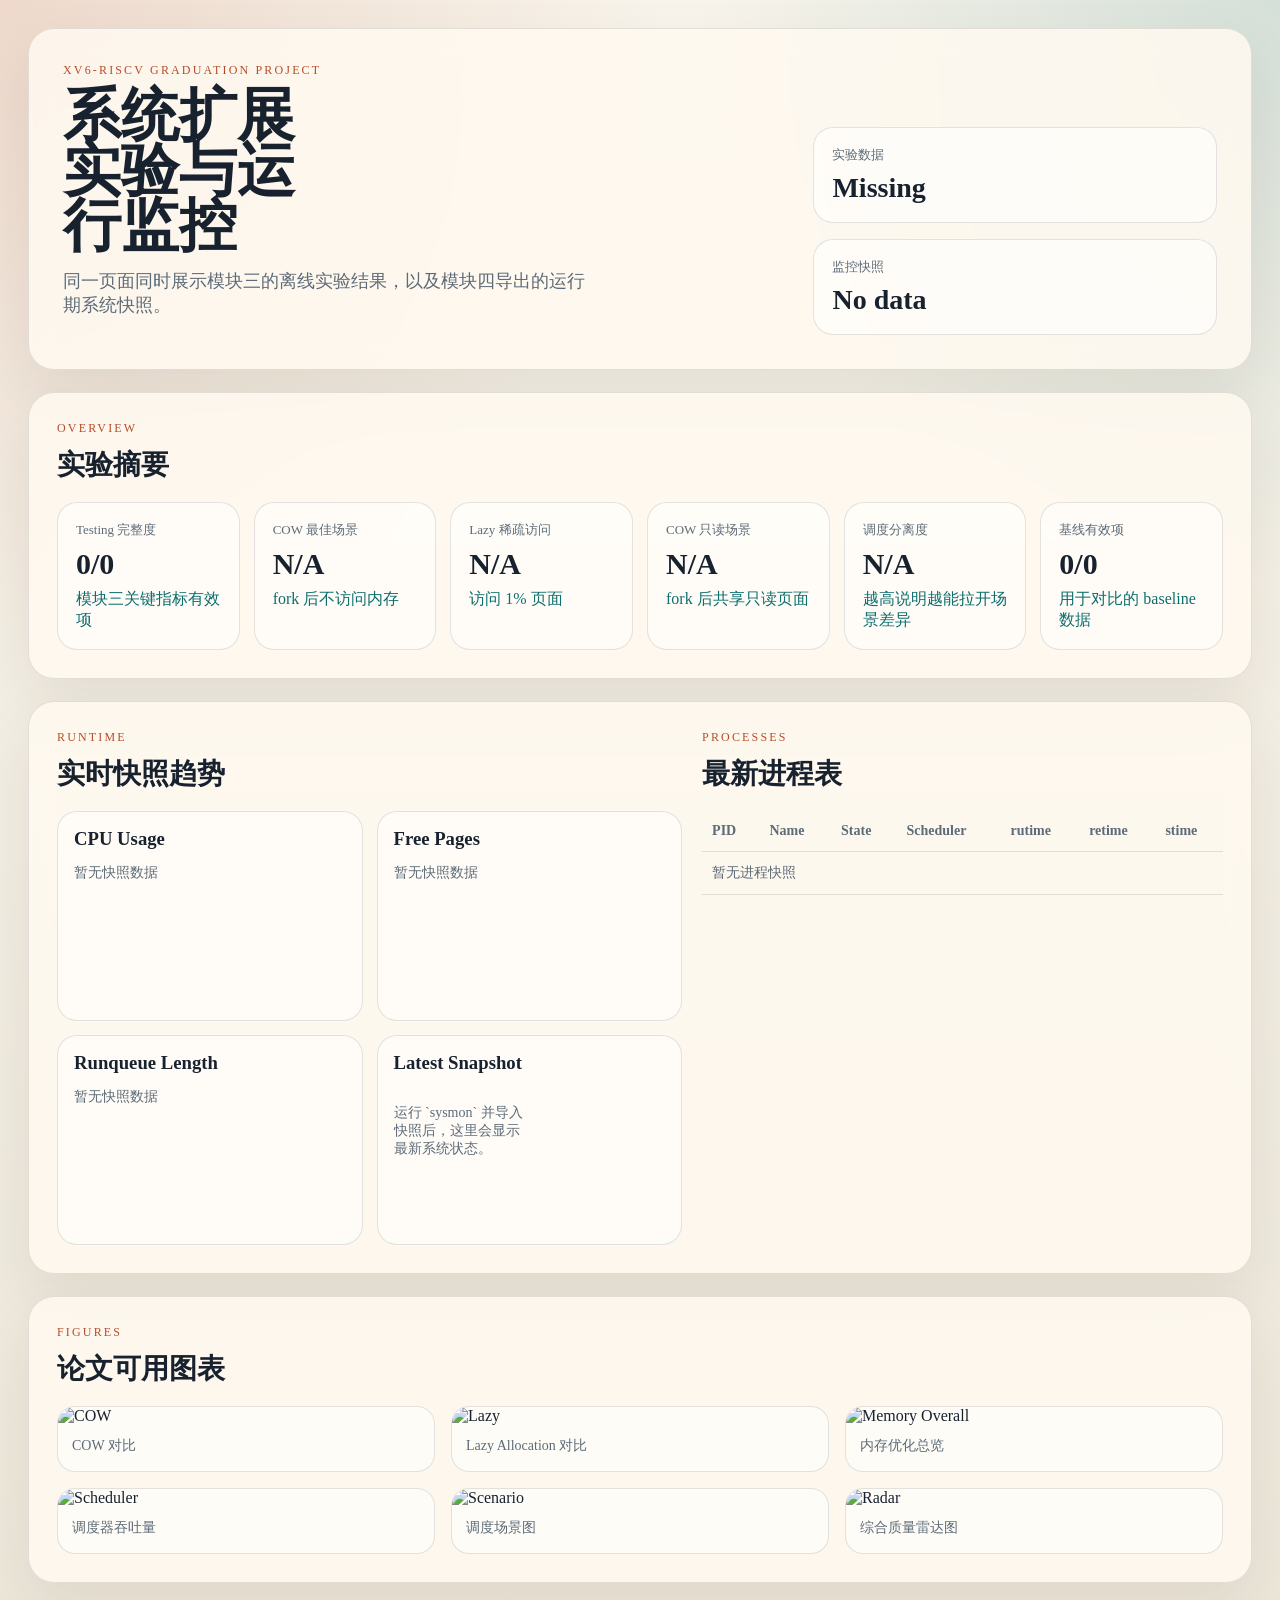
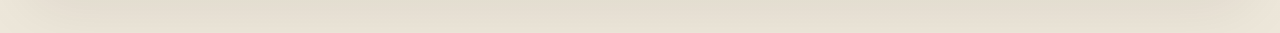
==== dashboard/index.html @ 68ee6eab "refactor(repo): move module-three assets into experiments and retire webui in favor of dashboard Rel" ====
<!doctype html>
<html lang="zh-CN">
<head>
  <meta charset="UTF-8">
  <meta name="viewport" content="width=device-width, initial-scale=1.0">
  <title>xv6 扩展项目监控面板</title>
  <link rel="stylesheet" href="css/style.css">
</head>
<body>
  <div class="page-shell">
    <header class="hero">
      <div>
        <p class="eyebrow">xv6-riscv Graduation Project</p>
        <h1>系统扩展实验与运行监控</h1>
        <p class="hero-copy">同一页面同时展示模块三的离线实验结果，以及模块四导出的运行期系统快照。</p>
      </div>
      <div class="hero-meta">
        <div class="meta-card">
          <span>实验数据</span>
          <strong id="results-status">加载中</strong>
        </div>
        <div class="meta-card">
          <span>监控快照</span>
          <strong id="live-status">加载中</strong>
        </div>
      </div>
    </header>

    <main>
      <section class="panel">
        <div class="section-head">
          <div>
            <p class="section-kicker">Overview</p>
            <h2>实验摘要</h2>
          </div>
        </div>
        <div id="summary-cards" class="card-grid"></div>
      </section>

      <section class="panel two-col">
        <div>
          <div class="section-head">
            <div>
              <p class="section-kicker">Runtime</p>
              <h2>实时快照趋势</h2>
            </div>
          </div>
          <div class="mini-grid">
            <article class="mini-panel">
              <h3>CPU Usage</h3>
              <div id="cpu-chart" class="sparkline"></div>
            </article>
            <article class="mini-panel">
              <h3>Free Pages</h3>
              <div id="mem-chart" class="sparkline"></div>
            </article>
            <article class="mini-panel">
              <h3>Runqueue Length</h3>
              <div id="rq-chart" class="sparkline"></div>
            </article>
            <article class="mini-panel stat-cluster">
              <h3>Latest Snapshot</h3>
              <div id="live-stats" class="key-stats"></div>
            </article>
          </div>
        </div>

        <div>
          <div class="section-head">
            <div>
              <p class="section-kicker">Processes</p>
              <h2>最新进程表</h2>
            </div>
          </div>
          <div class="table-wrap">
            <table>
              <thead>
                <tr>
                  <th>PID</th>
                  <th>Name</th>
                  <th>State</th>
                  <th>Scheduler</th>
                  <th>rutime</th>
                  <th>retime</th>
                  <th>stime</th>
                </tr>
              </thead>
              <tbody id="process-table"></tbody>
            </table>
          </div>
        </div>
      </section>

      <section class="panel">
        <div class="section-head">
          <div>
            <p class="section-kicker">Figures</p>
            <h2>论文可用图表</h2>
          </div>
        </div>
        <div class="figure-grid">
          <figure><img src="figures/fig1_cow_comparison.png" alt="COW"><figcaption>COW 对比</figcaption></figure>
          <figure><img src="figures/fig2_lazy_comparison.png" alt="Lazy"><figcaption>Lazy Allocation 对比</figcaption></figure>
          <figure><img src="figures/fig4_memory_overall.png" alt="Memory Overall"><figcaption>内存优化总览</figcaption></figure>
          <figure><img src="figures/fig5_scheduler_throughput.png" alt="Scheduler"><figcaption>调度器吞吐量</figcaption></figure>
          <figure><img src="figures/fig6_scheduler_scenarios.png" alt="Scenario"><figcaption>调度场景图</figcaption></figure>
          <figure><img src="figures/fig7_overall_radar.png" alt="Radar"><figcaption>综合质量雷达图</figcaption></figure>
        </div>
      </section>
    </main>
  </div>
  <script src="js/app.js"></script>
</body>
</html>
---- dashboard/css/style.css ----
* { box-sizing: border-box; }
:root {
  --bg: #f3efe6;
  --panel: rgba(255, 250, 240, 0.86);
  --ink: #18222f;
  --muted: #5d6b78;
  --line: rgba(24, 34, 47, 0.12);
  --accent: #b84c2a;
  --accent-2: #0d6e6e;
  --accent-3: #1f4fbf;
}
body {
  margin: 0;
  font-family: Georgia, 'Times New Roman', serif;
  color: var(--ink);
  background:
    radial-gradient(circle at top left, rgba(184, 76, 42, 0.16), transparent 32%),
    radial-gradient(circle at top right, rgba(13, 110, 110, 0.15), transparent 28%),
    linear-gradient(180deg, #f8f4eb 0%, #ede7da 100%);
}
.page-shell { max-width: 1380px; margin: 0 auto; padding: 28px; }
.hero, .panel {
  border: 1px solid var(--line);
  background: var(--panel);
  backdrop-filter: blur(12px);
  border-radius: 26px;
  box-shadow: 0 24px 60px rgba(32, 26, 18, 0.08);
}
.hero {
  padding: 34px;
  display: grid;
  grid-template-columns: 1.8fr 1fr;
  gap: 24px;
  margin-bottom: 22px;
}
.eyebrow, .section-kicker {
  margin: 0 0 10px;
  text-transform: uppercase;
  letter-spacing: 0.18em;
  color: var(--accent);
  font-size: 12px;
}
h1, h2, h3 { margin: 0; }
h1 { font-size: clamp(32px, 6vw, 58px); line-height: 0.95; max-width: 9ch; }
h2 { font-size: 28px; }
.hero-copy { max-width: 58ch; color: var(--muted); font-size: 18px; margin-top: 16px; }
.hero-meta { display: grid; gap: 16px; align-content: end; }
.meta-card, .summary-card, .mini-panel {
  border-radius: 20px;
  border: 1px solid var(--line);
  background: rgba(255,255,255,0.58);
}
.meta-card { padding: 18px; }
.meta-card span { display: block; color: var(--muted); font-size: 13px; margin-bottom: 8px; }
.meta-card strong { font-size: 28px; }
.panel { padding: 28px; margin-bottom: 22px; }
.section-head { display: flex; justify-content: space-between; align-items: end; margin-bottom: 18px; }
.card-grid { display: grid; grid-template-columns: repeat(auto-fit, minmax(180px, 1fr)); gap: 14px; }
.summary-card { padding: 18px; }
.summary-card p { margin: 0; color: var(--muted); font-size: 13px; }
.summary-card strong { display: block; margin-top: 8px; font-size: 30px; }
.summary-card em { display: block; margin-top: 8px; color: var(--accent-2); font-style: normal; }
.two-col { display: grid; grid-template-columns: 1.2fr 1fr; gap: 20px; }
.mini-grid { display: grid; grid-template-columns: repeat(2, minmax(0, 1fr)); gap: 14px; }
.mini-panel { padding: 16px; min-height: 210px; }
.sparkline svg { width: 100%; height: 150px; display: block; }
.sparkline .axis-labels { display: flex; justify-content: space-between; color: var(--muted); font-size: 12px; margin-top: 8px; }
.key-stats { display: grid; grid-template-columns: repeat(2, minmax(0, 1fr)); gap: 12px; margin-top: 16px; }
.key-stats div { padding: 12px; border-radius: 14px; background: rgba(24, 34, 47, 0.04); }
.key-stats span { display: block; color: var(--muted); font-size: 12px; }
.key-stats strong { font-size: 22px; }
.table-wrap { overflow: auto; }
table { width: 100%; border-collapse: collapse; font-size: 14px; }
th, td { padding: 12px 10px; border-bottom: 1px solid var(--line); text-align: left; }
th { color: var(--muted); font-weight: 600; }
.figure-grid { display: grid; grid-template-columns: repeat(auto-fit, minmax(280px, 1fr)); gap: 16px; }
figure { margin: 0; border-radius: 18px; overflow: hidden; border: 1px solid var(--line); background: rgba(255,255,255,0.56); }
figure img { width: 100%; display: block; }
figcaption { padding: 12px 14px 16px; font-size: 14px; color: var(--muted); }
.note { color: var(--muted); font-size: 14px; }
@media (max-width: 960px) {
  .hero, .two-col { grid-template-columns: 1fr; }
  .mini-grid { grid-template-columns: 1fr; }
}
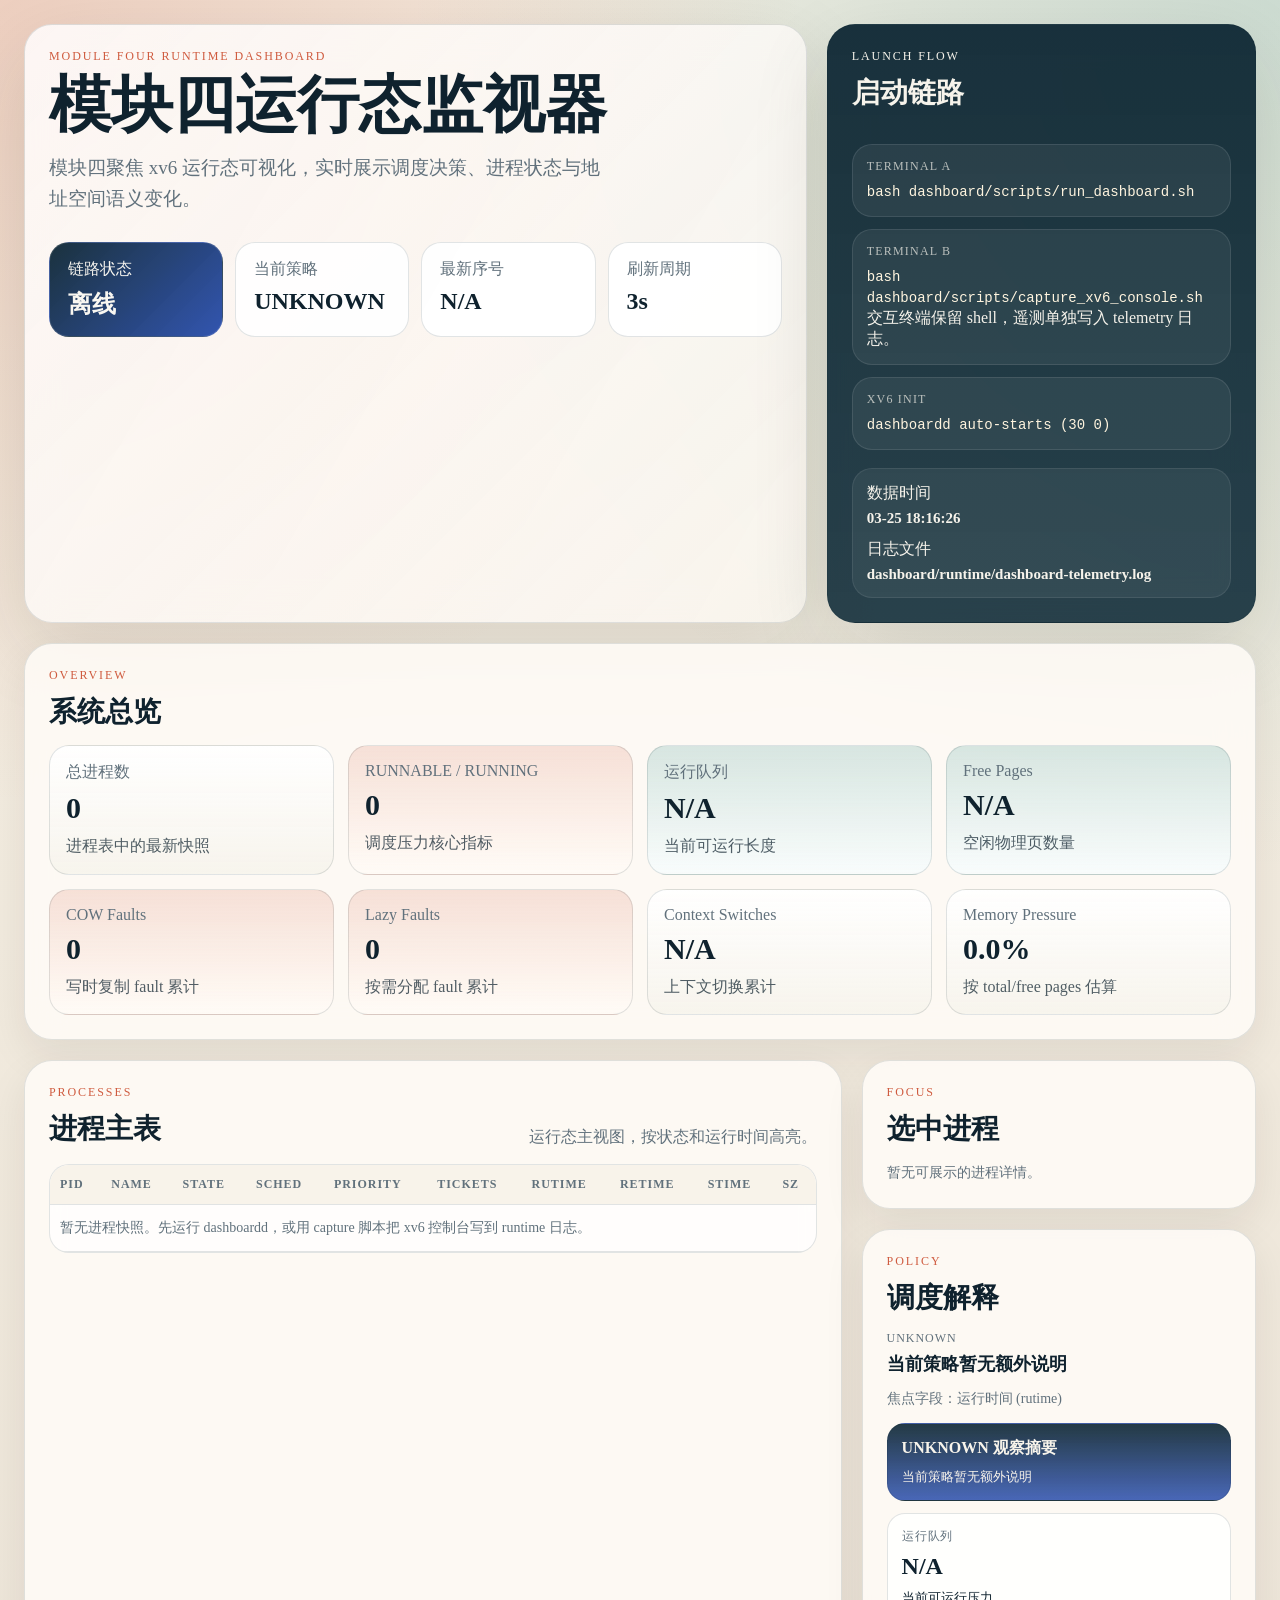
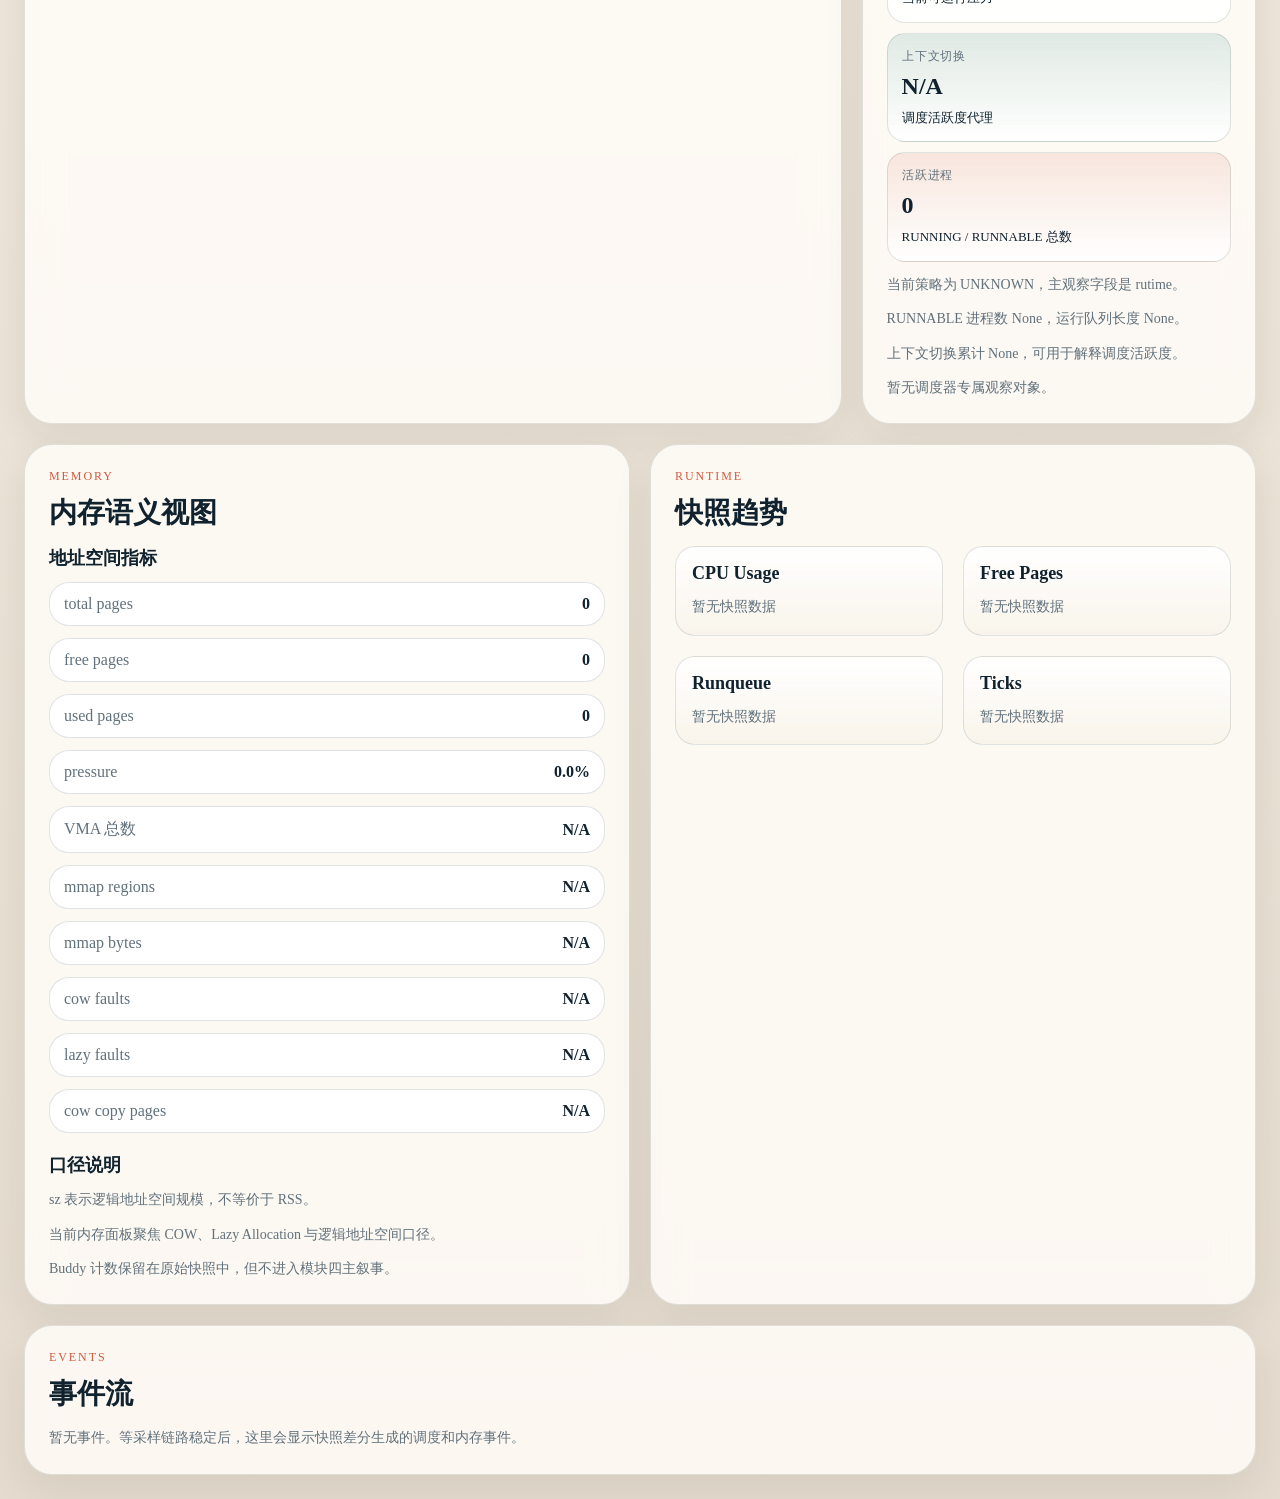
==== commit 6dd1b901: "完善模块四 telemetry side channel 默认链路并同步展示层整改记录 本次提交补齐了模块四 telemetry 侧链路的基础工程接入，并整理了 dashboard 相关展示层改动。主" ====
--- a/dashboard/index.html
+++ b/dashboard/index.html
@@ -1,114 +1,198 @@
 <!doctype html>
 <html lang="zh-CN">
+
 <head>
-  <meta charset="UTF-8">
-  <meta name="viewport" content="width=device-width, initial-scale=1.0">
-  <title>xv6 扩展项目监控面板</title>
-  <link rel="stylesheet" href="css/style.css">
+    <meta charset="UTF-8">
+    <meta name="viewport" content="width=device-width, initial-scale=1.0">
+    <title>xv6 Runtime Dashboard</title>
+    <link rel="stylesheet" href="css/style.css">
 </head>
+
 <body>
-  <div class="page-shell">
-    <header class="hero">
-      <div>
-        <p class="eyebrow">xv6-riscv Graduation Project</p>
-        <h1>系统扩展实验与运行监控</h1>
-        <p class="hero-copy">同一页面同时展示模块三的离线实验结果，以及模块四导出的运行期系统快照。</p>
-      </div>
-      <div class="hero-meta">
-        <div class="meta-card">
-          <span>实验数据</span>
-          <strong id="results-status">加载中</strong>
-        </div>
-        <div class="meta-card">
-          <span>监控快照</span>
-          <strong id="live-status">加载中</strong>
-        </div>
-      </div>
-    </header>
+    <div class="page-shell">
+        <header class="hero-shell">
+            <div class="hero-copy panel panel-hero">
+                <p class="eyebrow">Module Four Runtime Dashboard</p>
+                <h1>模块四运行态监视器</h1>
+                <p class="lead">模块四聚焦 xv6 运行态可视化，实时展示调度决策、进程状态与地址空间语义变化。</p>
+                <div class="hero-status-row">
+                    <div class="status-chip emphasis">
+                        <span>链路状态</span>
+                        <strong id="live-status">离线</strong>
+                    </div>
+                    <div class="status-chip">
+                        <span>当前策略</span>
+                        <strong id="policy-name">UNKNOWN</strong>
+                    </div>
+                    <div class="status-chip">
+                        <span>最新序号</span>
+                        <strong id="seq-label">-</strong>
+                    </div>
+                    <div class="status-chip">
+                        <span>刷新周期</span>
+                        <strong>3s</strong>
+                    </div>
+                </div>
+            </div>
 
-    <main>
-      <section class="panel">
-        <div class="section-head">
-          <div>
-            <p class="section-kicker">Overview</p>
-            <h2>实验摘要</h2>
-          </div>
-        </div>
-        <div id="summary-cards" class="card-grid"></div>
-      </section>
+            <aside class="panel launch-panel">
+                <div class="section-head compact">
+                    <div>
+                        <p class="section-kicker">Launch Flow</p>
+                        <h2>启动链路</h2>
+                    </div>
+                </div>
+                <div class="launch-steps">
+                    <article class="command-card">
+                        <span>Terminal A</span>
+                        <code>bash dashboard/scripts/run_dashboard.sh</code>
+                    </article>
+                    <article class="command-card">
+                        <span>Terminal B</span>
+                        <code>bash dashboard/scripts/capture_xv6_console.sh</code>
+                        <p>交互终端保留 shell，遥测单独写入 telemetry 日志。</p>
+                    </article>
+                    <article class="command-card">
+                        <span>xv6 Init</span>
+                        <code>dashboardd auto-starts (30 0)</code>
+                    </article>
+                </div>
+                <div class="bridge-note">
+                    <div>
+                        <span>数据时间</span>
+                        <strong id="generated-at">N/A</strong>
+                    </div>
+                    <div>
+                        <span>日志文件</span>
+                        <strong>dashboard/runtime/dashboard-telemetry.log</strong>
+                    </div>
+                </div>
+            </aside>
+        </header>
 
-      <section class="panel two-col">
-        <div>
-          <div class="section-head">
-            <div>
-              <p class="section-kicker">Runtime</p>
-              <h2>实时快照趋势</h2>
+        <section class="panel kpi-panel">
+            <div class="section-head compact">
+                <div>
+                    <p class="section-kicker">Overview</p>
+                    <h2>系统总览</h2>
+                </div>
             </div>
-          </div>
-          <div class="mini-grid">
-            <article class="mini-panel">
-              <h3>CPU Usage</h3>
-              <div id="cpu-chart" class="sparkline"></div>
-            </article>
-            <article class="mini-panel">
-              <h3>Free Pages</h3>
-              <div id="mem-chart" class="sparkline"></div>
-            </article>
-            <article class="mini-panel">
-              <h3>Runqueue Length</h3>
-              <div id="rq-chart" class="sparkline"></div>
-            </article>
-            <article class="mini-panel stat-cluster">
-              <h3>Latest Snapshot</h3>
-              <div id="live-stats" class="key-stats"></div>
-            </article>
-          </div>
-        </div>
+            <div id="kpi-grid" class="kpi-grid"></div>
+        </section>
 
-        <div>
-          <div class="section-head">
-            <div>
-              <p class="section-kicker">Processes</p>
-              <h2>最新进程表</h2>
-            </div>
-          </div>
-          <div class="table-wrap">
-            <table>
-              <thead>
-                <tr>
-                  <th>PID</th>
-                  <th>Name</th>
-                  <th>State</th>
-                  <th>Scheduler</th>
-                  <th>rutime</th>
-                  <th>retime</th>
-                  <th>stime</th>
-                </tr>
-              </thead>
-              <tbody id="process-table"></tbody>
-            </table>
-          </div>
-        </div>
-      </section>
+        <main class="workspace-grid">
+            <section class="panel process-panel">
+                <div class="section-head">
+                    <div>
+                        <p class="section-kicker">Processes</p>
+                        <h2>进程主表</h2>
+                    </div>
+                    <p class="section-note">运行态主视图，按状态和运行时间高亮。</p>
+                </div>
+                <div class="table-wrap">
+                    <table>
+                        <thead>
+                            <tr>
+                                <th>PID</th>
+                                <th>Name</th>
+                                <th>State</th>
+                                <th>Sched</th>
+                                <th>Priority</th>
+                                <th>Tickets</th>
+                                <th>rutime</th>
+                                <th>retime</th>
+                                <th>stime</th>
+                                <th>sz</th>
+                            </tr>
+                        </thead>
+                        <tbody id="process-table"></tbody>
+                    </table>
+                </div>
+            </section>
 
-      <section class="panel">
-        <div class="section-head">
-          <div>
-            <p class="section-kicker">Figures</p>
-            <h2>论文可用图表</h2>
-          </div>
-        </div>
-        <div class="figure-grid">
-          <figure><img src="figures/fig1_cow_comparison.png" alt="COW"><figcaption>COW 对比</figcaption></figure>
-          <figure><img src="figures/fig2_lazy_comparison.png" alt="Lazy"><figcaption>Lazy Allocation 对比</figcaption></figure>
-          <figure><img src="figures/fig4_memory_overall.png" alt="Memory Overall"><figcaption>内存优化总览</figcaption></figure>
-          <figure><img src="figures/fig5_scheduler_throughput.png" alt="Scheduler"><figcaption>调度器吞吐量</figcaption></figure>
-          <figure><img src="figures/fig6_scheduler_scenarios.png" alt="Scenario"><figcaption>调度场景图</figcaption></figure>
-          <figure><img src="figures/fig7_overall_radar.png" alt="Radar"><figcaption>综合质量雷达图</figcaption></figure>
-        </div>
-      </section>
-    </main>
-  </div>
-  <script src="js/app.js"></script>
+            <aside class="sidebar-stack">
+                <section class="panel side-panel detail-panel">
+                    <div class="section-head compact">
+                        <div>
+                            <p class="section-kicker">Focus</p>
+                            <h2>选中进程</h2>
+                        </div>
+                    </div>
+                    <div id="process-detail" class="detail-stack"></div>
+                </section>
+
+                <section class="panel side-panel policy-panel">
+                    <div class="section-head compact">
+                        <div>
+                            <p class="section-kicker">Policy</p>
+                            <h2>调度解释</h2>
+                        </div>
+                    </div>
+                    <div id="policy-card" class="info-stack"></div>
+                    <div id="scheduler-leaders" class="leader-list spaced"></div>
+                </section>
+            </aside>
+        </main>
+
+        <section class="lower-grid">
+            <section class="panel memory-panel">
+                <div class="section-head compact">
+                    <div>
+                        <p class="section-kicker">Memory</p>
+                        <h2>内存语义视图</h2>
+                    </div>
+                </div>
+                <div class="split-grid">
+                    <div>
+                        <h3>地址空间指标</h3>
+                        <div id="memory-summary" class="info-stack"></div>
+                    </div>
+                    <div>
+                        <h3>口径说明</h3>
+                        <div id="memory-notes" class="note-list"></div>
+                    </div>
+                </div>
+            </section>
+
+            <section class="panel trend-panel">
+                <div class="section-head compact">
+                    <div>
+                        <p class="section-kicker">Runtime</p>
+                        <h2>快照趋势</h2>
+                    </div>
+                </div>
+                <div class="trend-grid">
+                    <article class="trend-card">
+                        <h3>CPU Usage</h3>
+                        <div id="cpu-chart" class="sparkline"></div>
+                    </article>
+                    <article class="trend-card">
+                        <h3>Free Pages</h3>
+                        <div id="mem-chart" class="sparkline"></div>
+                    </article>
+                    <article class="trend-card">
+                        <h3>Runqueue</h3>
+                        <div id="rq-chart" class="sparkline"></div>
+                    </article>
+                    <article class="trend-card">
+                        <h3>Ticks</h3>
+                        <div id="ticks-chart" class="sparkline"></div>
+                    </article>
+                </div>
+            </section>
+
+            <section class="panel event-panel">
+                <div class="section-head compact">
+                    <div>
+                        <p class="section-kicker">Events</p>
+                        <h2>事件流</h2>
+                    </div>
+                </div>
+                <div id="event-list" class="event-list"></div>
+            </section>
+        </section>
+    </div>
+    <script src="js/app.js"></script>
 </body>
-</html>
+
+</html>
--- a/dashboard/css/style.css
+++ b/dashboard/css/style.css
@@ -1,84 +1,797 @@
-* { box-sizing: border-box; }
+* {
+  box-sizing: border-box;
+}
+
 :root {
-  --bg: #f3efe6;
-  --panel: rgba(255, 250, 240, 0.86);
-  --ink: #18222f;
-  --muted: #5d6b78;
-  --line: rgba(24, 34, 47, 0.12);
-  --accent: #b84c2a;
-  --accent-2: #0d6e6e;
-  --accent-3: #1f4fbf;
-}
+  --bg-top: #f6f0e4;
+  --bg-bottom: #e5dccf;
+  --panel: rgba(255, 252, 247, 0.86);
+  --panel-strong: rgba(255, 255, 255, 0.92);
+  --panel-muted: rgba(12, 33, 43, 0.06);
+  --ink: #0f222e;
+  --muted: #61717c;
+  --line: rgba(15, 34, 46, 0.12);
+  --accent-red: #cf5b3f;
+  --accent-teal: #0f7d7a;
+  --accent-blue: #2147aa;
+  --accent-gold: #9d7418;
+  --accent-slate: #112935;
+  --shadow-lg: 0 28px 80px rgba(35, 30, 20, 0.12);
+  --shadow-md: 0 16px 40px rgba(35, 30, 20, 0.08);
+}
+
 body {
   margin: 0;
-  font-family: Georgia, 'Times New Roman', serif;
   color: var(--ink);
+  font-family: Georgia, "Times New Roman", serif;
   background:
-    radial-gradient(circle at top left, rgba(184, 76, 42, 0.16), transparent 32%),
-    radial-gradient(circle at top right, rgba(13, 110, 110, 0.15), transparent 28%),
-    linear-gradient(180deg, #f8f4eb 0%, #ede7da 100%);
-}
-.page-shell { max-width: 1380px; margin: 0 auto; padding: 28px; }
-.hero, .panel {
+    radial-gradient(circle at top left, rgba(207, 91, 63, 0.22), transparent 24%),
+    radial-gradient(circle at top right, rgba(15, 125, 122, 0.18), transparent 26%),
+    linear-gradient(180deg, var(--bg-top) 0%, var(--bg-bottom) 100%);
+}
+
+.page-shell {
+  max-width: 1540px;
+  margin: 0 auto;
+  padding: 24px;
+}
+
+.panel {
   border: 1px solid var(--line);
+  border-radius: 28px;
   background: var(--panel);
-  backdrop-filter: blur(12px);
-  border-radius: 26px;
-  box-shadow: 0 24px 60px rgba(32, 26, 18, 0.08);
-}
-.hero {
-  padding: 34px;
-  display: grid;
-  grid-template-columns: 1.8fr 1fr;
-  gap: 24px;
-  margin-bottom: 22px;
-}
-.eyebrow, .section-kicker {
+  box-shadow: var(--shadow-md);
+  backdrop-filter: blur(18px);
+}
+
+.hero-shell {
+  display: grid;
+  grid-template-columns: minmax(0, 1.55fr) minmax(320px, 0.85fr);
+  gap: 20px;
+  margin-bottom: 20px;
+}
+
+.panel-hero,
+.launch-panel,
+.kpi-panel,
+.process-panel,
+.side-panel,
+.memory-panel,
+.trend-panel,
+.event-panel {
+  padding: 24px;
+}
+
+.panel-hero {
+  min-height: 280px;
+  background:
+    linear-gradient(135deg, rgba(255, 255, 255, 0.84), rgba(255, 250, 242, 0.76)),
+    linear-gradient(120deg, rgba(207, 91, 63, 0.08), rgba(33, 71, 170, 0.06));
+  box-shadow: var(--shadow-lg);
+}
+
+.eyebrow,
+.section-kicker {
   margin: 0 0 10px;
   text-transform: uppercase;
-  letter-spacing: 0.18em;
-  color: var(--accent);
+  letter-spacing: 0.16em;
   font-size: 12px;
-}
-h1, h2, h3 { margin: 0; }
-h1 { font-size: clamp(32px, 6vw, 58px); line-height: 0.95; max-width: 9ch; }
-h2 { font-size: 28px; }
-.hero-copy { max-width: 58ch; color: var(--muted); font-size: 18px; margin-top: 16px; }
-.hero-meta { display: grid; gap: 16px; align-content: end; }
-.meta-card, .summary-card, .mini-panel {
+  color: var(--accent-red);
+}
+
+h1,
+h2,
+h3,
+p {
+  margin: 0;
+}
+
+h1 {
+  font-size: clamp(34px, 5vw, 62px);
+  line-height: 1.02;
+  max-width: 12ch;
+  text-wrap: balance;
+}
+
+.hero-copy h1 {
+  max-width: none;
+  white-space: nowrap;
+  word-break: keep-all;
+}
+
+h2 {
+  font-size: 28px;
+}
+
+h3 {
+  font-size: 18px;
+  margin-bottom: 12px;
+}
+
+.lead {
+  max-width: 58ch;
+  margin-top: 16px;
+  color: var(--muted);
+  font-size: 19px;
+  line-height: 1.6;
+}
+
+.hero-status-row {
+  display: grid;
+  grid-template-columns: repeat(4, minmax(0, 1fr));
+  gap: 12px;
+  margin-top: 28px;
+}
+
+.status-chip,
+.kpi-card,
+.command-card,
+.detail-hero,
+.info-row,
+.leader-card,
+.event-card,
+.trend-card {
+  border: 1px solid var(--line);
+  border-radius: 20px;
+  background: var(--panel-strong);
+}
+
+.status-chip {
+  padding: 16px 18px;
+}
+
+.status-chip span,
+.kpi-card p,
+.command-card span,
+.info-row span,
+.leader-card span,
+.event-meta span,
+.note,
+.section-note,
+.bridge-note span {
+  color: var(--muted);
+}
+
+.status-chip strong {
+  display: block;
+  margin-top: 8px;
+  font-size: 24px;
+}
+
+.status-chip.emphasis {
+  background: linear-gradient(135deg, rgba(17, 41, 53, 0.96), rgba(33, 71, 170, 0.92));
+  border-color: rgba(255, 255, 255, 0.12);
+}
+
+.status-chip.emphasis span,
+.status-chip.emphasis strong {
+  color: #f9f7f1;
+}
+
+.launch-panel {
+  display: grid;
+  grid-template-rows: auto auto 1fr;
+  gap: 18px;
+  background: linear-gradient(180deg, rgba(16, 41, 53, 0.96), rgba(23, 50, 62, 0.92));
+  color: #f6f3eb;
+  box-shadow: var(--shadow-lg);
+}
+
+.launch-panel .section-kicker,
+.launch-panel .section-note,
+.launch-panel h2,
+.launch-panel h3,
+.launch-panel p,
+.launch-panel span,
+.launch-panel strong {
+  color: #f6f3eb;
+}
+
+.section-head {
+  display: flex;
+  justify-content: space-between;
+  align-items: end;
+  gap: 16px;
+  margin-bottom: 16px;
+}
+
+.section-head.compact {
+  margin-bottom: 14px;
+}
+
+.launch-steps {
+  display: grid;
+  gap: 12px;
+}
+
+.command-card {
+  padding: 14px;
+  background: rgba(255, 255, 255, 0.06);
+  border-color: rgba(255, 255, 255, 0.1);
+}
+
+.command-card span {
+  display: block;
+  margin-bottom: 8px;
+  font-size: 12px;
+  text-transform: uppercase;
+  letter-spacing: 0.1em;
+  color: rgba(246, 243, 235, 0.7);
+}
+
+.command-card code {
+  display: block;
+  color: #fff5df;
+  font-family: "Courier New", monospace;
+  font-size: 14px;
+  line-height: 1.45;
+  word-break: break-word;
+}
+
+.bridge-note {
+  display: grid;
+  gap: 12px;
+  margin-top: auto;
+  padding: 14px;
+  border-radius: 20px;
+  background: rgba(255, 255, 255, 0.06);
+  border: 1px solid rgba(255, 255, 255, 0.08);
+}
+
+.bridge-note strong {
+  display: block;
+  margin-top: 6px;
+  font-size: 15px;
+}
+
+.kpi-panel {
+  margin-bottom: 20px;
+}
+
+.kpi-grid {
+  display: grid;
+  grid-template-columns: repeat(8, minmax(0, 1fr));
+  gap: 14px;
+}
+
+.kpi-card {
+  padding: 16px;
+  min-height: 124px;
+  background: linear-gradient(180deg, rgba(255, 255, 255, 0.96), rgba(246, 243, 235, 0.86));
+}
+
+.kpi-card strong {
+  display: block;
+  margin-top: 8px;
+  font-size: 30px;
+}
+
+.kpi-card em {
+  display: block;
+  margin-top: 10px;
+  font-style: normal;
+  color: var(--ink);
+  opacity: 0.72;
+  line-height: 1.4;
+}
+
+.kpi-card.warm {
+  background: linear-gradient(180deg, rgba(207, 91, 63, 0.16), rgba(255, 251, 246, 0.96));
+}
+
+.kpi-card.cool {
+  background: linear-gradient(180deg, rgba(15, 125, 122, 0.16), rgba(248, 252, 252, 0.96));
+}
+
+.workspace-grid {
+  display: grid;
+  grid-template-columns: minmax(0, 1.7fr) minmax(340px, 0.82fr);
+  gap: 20px;
+  margin-bottom: 20px;
+}
+
+.sidebar-stack {
+  display: grid;
+  gap: 20px;
+}
+
+.process-panel {
+  min-height: 680px;
+}
+
+.table-wrap {
+  overflow: auto;
   border-radius: 20px;
   border: 1px solid var(--line);
-  background: rgba(255,255,255,0.58);
-}
-.meta-card { padding: 18px; }
-.meta-card span { display: block; color: var(--muted); font-size: 13px; margin-bottom: 8px; }
-.meta-card strong { font-size: 28px; }
-.panel { padding: 28px; margin-bottom: 22px; }
-.section-head { display: flex; justify-content: space-between; align-items: end; margin-bottom: 18px; }
-.card-grid { display: grid; grid-template-columns: repeat(auto-fit, minmax(180px, 1fr)); gap: 14px; }
-.summary-card { padding: 18px; }
-.summary-card p { margin: 0; color: var(--muted); font-size: 13px; }
-.summary-card strong { display: block; margin-top: 8px; font-size: 30px; }
-.summary-card em { display: block; margin-top: 8px; color: var(--accent-2); font-style: normal; }
-.two-col { display: grid; grid-template-columns: 1.2fr 1fr; gap: 20px; }
-.mini-grid { display: grid; grid-template-columns: repeat(2, minmax(0, 1fr)); gap: 14px; }
-.mini-panel { padding: 16px; min-height: 210px; }
-.sparkline svg { width: 100%; height: 150px; display: block; }
-.sparkline .axis-labels { display: flex; justify-content: space-between; color: var(--muted); font-size: 12px; margin-top: 8px; }
-.key-stats { display: grid; grid-template-columns: repeat(2, minmax(0, 1fr)); gap: 12px; margin-top: 16px; }
-.key-stats div { padding: 12px; border-radius: 14px; background: rgba(24, 34, 47, 0.04); }
-.key-stats span { display: block; color: var(--muted); font-size: 12px; }
-.key-stats strong { font-size: 22px; }
-.table-wrap { overflow: auto; }
-table { width: 100%; border-collapse: collapse; font-size: 14px; }
-th, td { padding: 12px 10px; border-bottom: 1px solid var(--line); text-align: left; }
-th { color: var(--muted); font-weight: 600; }
-.figure-grid { display: grid; grid-template-columns: repeat(auto-fit, minmax(280px, 1fr)); gap: 16px; }
-figure { margin: 0; border-radius: 18px; overflow: hidden; border: 1px solid var(--line); background: rgba(255,255,255,0.56); }
-figure img { width: 100%; display: block; }
-figcaption { padding: 12px 14px 16px; font-size: 14px; color: var(--muted); }
-.note { color: var(--muted); font-size: 14px; }
-@media (max-width: 960px) {
-  .hero, .two-col { grid-template-columns: 1fr; }
-  .mini-grid { grid-template-columns: 1fr; }
-}
+  background: rgba(255, 255, 255, 0.72);
+}
+
+table {
+  width: 100%;
+  border-collapse: collapse;
+  font-size: 14px;
+}
+
+th,
+td {
+  padding: 12px 10px;
+  border-bottom: 1px solid var(--line);
+  text-align: left;
+  white-space: nowrap;
+}
+
+th {
+  position: sticky;
+  top: 0;
+  background: rgba(248, 243, 234, 0.98);
+  font-size: 12px;
+  text-transform: uppercase;
+  letter-spacing: 0.08em;
+  color: var(--muted);
+}
+
+tbody tr {
+  cursor: pointer;
+  transition: background 140ms ease, transform 140ms ease;
+}
+
+tbody tr:hover,
+tbody tr.selected {
+  background: rgba(33, 71, 170, 0.08);
+}
+
+.state-pill {
+  display: inline-flex;
+  padding: 5px 10px;
+  border-radius: 999px;
+  background: rgba(17, 41, 53, 0.08);
+}
+
+.detail-stack,
+.info-stack,
+.note-list,
+.leader-list,
+.event-list,
+.vma-list {
+  display: grid;
+  gap: 12px;
+}
+
+.detail-hero {
+  padding: 18px;
+  background: linear-gradient(180deg, rgba(17, 41, 53, 0.96), rgba(25, 62, 80, 0.92));
+}
+
+.detail-hero p,
+.detail-hero span,
+.detail-hero h3 {
+  color: #f8f4eb;
+}
+
+.detail-hero p {
+  text-transform: uppercase;
+  letter-spacing: 0.12em;
+  font-size: 12px;
+}
+
+.detail-hero h3 {
+  margin-top: 8px;
+  font-size: 30px;
+}
+
+.detail-hero span {
+  display: block;
+  margin-top: 10px;
+  color: rgba(248, 244, 235, 0.82);
+}
+
+.info-grid,
+.split-grid,
+.trend-grid,
+.lower-grid {
+  display: grid;
+  gap: 20px;
+}
+
+.info-grid {
+  grid-template-columns: repeat(2, minmax(0, 1fr));
+}
+
+.info-row {
+  padding: 12px 14px;
+  display: flex;
+  justify-content: space-between;
+  gap: 16px;
+  align-items: center;
+}
+
+.info-row strong {
+  text-align: right;
+}
+
+.bar-group {
+  display: grid;
+  gap: 10px;
+}
+
+.bar-label {
+  display: flex;
+  justify-content: space-between;
+  margin-bottom: 6px;
+}
+
+.bar-track {
+  width: 100%;
+  height: 12px;
+  border-radius: 999px;
+  background: rgba(17, 41, 53, 0.08);
+  overflow: hidden;
+}
+
+.bar-fill {
+  height: 100%;
+  border-radius: inherit;
+}
+
+.vma-list {
+  grid-template-columns: 1fr;
+}
+
+.vma-card {
+  padding: 14px 16px;
+  border: 1px solid var(--line);
+  border-radius: 18px;
+  background: rgba(255, 255, 255, 0.82);
+}
+
+.vma-topline,
+.vma-meta {
+  display: flex;
+  justify-content: space-between;
+  gap: 12px;
+  align-items: center;
+}
+
+.vma-topline span,
+.vma-meta span {
+  color: var(--muted);
+  font-size: 13px;
+}
+
+.vma-card p {
+  margin: 8px 0;
+  font-family: "Courier New", monospace;
+  font-size: 13px;
+}
+
+.leader-card {
+  padding: 14px;
+  display: flex;
+  justify-content: space-between;
+  gap: 16px;
+  align-items: center;
+}
+
+.leader-card strong,
+.leader-card b {
+  display: block;
+}
+
+.leader-card span {
+  display: block;
+  margin-top: 4px;
+  font-size: 13px;
+}
+
+.leader-list.spaced {
+  margin-top: 12px;
+}
+
+.lower-grid {
+  grid-template-columns: repeat(3, minmax(0, 1fr));
+}
+
+.trend-grid {
+  grid-template-columns: repeat(2, minmax(0, 1fr));
+}
+
+.trend-card {
+  padding: 16px;
+  background: linear-gradient(180deg, rgba(255, 255, 255, 0.96), rgba(248, 243, 234, 0.84));
+}
+
+.sparkline svg {
+  width: 100%;
+  height: 140px;
+  display: block;
+}
+
+.axis-labels {
+  display: flex;
+  justify-content: space-between;
+  margin-top: 8px;
+  font-size: 12px;
+  color: var(--muted);
+}
+
+.event-list {
+  max-height: 520px;
+  overflow: auto;
+  padding-right: 4px;
+}
+
+.event-card {
+  padding: 16px;
+  background: rgba(255, 255, 255, 0.86);
+}
+
+.event-meta {
+  display: flex;
+  justify-content: space-between;
+  gap: 16px;
+  margin-bottom: 8px;
+}
+
+.event-card.scheduler_switch {
+  border-left: 5px solid var(--accent-blue);
+}
+
+.event-card.cow_fault,
+.event-card.lazy_fault {
+  border-left: 5px solid var(--accent-red);
+}
+
+.event-card.fork,
+.event-card.exit,
+.event-card.state_change,
+.event-card.process,
+.event-card.mmap,
+.event-card.munmap {
+  border-left: 5px solid var(--accent-teal);
+}
+
+.note {
+  font-size: 14px;
+  line-height: 1.6;
+}
+
+code {
+  font-family: "Courier New", monospace;
+}
+
+.detail-card-grid {
+  display: grid;
+  grid-template-columns: repeat(2, minmax(0, 1fr));
+  gap: 10px;
+}
+
+.detail-mini-card,
+.policy-metric-card,
+.policy-spotlight,
+.detail-section,
+.state-token {
+  border: 1px solid var(--line);
+  border-radius: 18px;
+  background: rgba(255, 255, 255, 0.78);
+}
+
+.detail-mini-card {
+  padding: 14px;
+}
+
+.detail-mini-card span,
+.policy-metric-card span,
+.policy-kicker,
+.detail-section-head p,
+.leader-caption,
+.leader-detail {
+  color: var(--muted);
+}
+
+.detail-mini-card span,
+.policy-metric-card span,
+.policy-kicker,
+.leader-caption {
+  display: block;
+  font-size: 12px;
+  text-transform: uppercase;
+  letter-spacing: 0.08em;
+}
+
+.detail-mini-card strong,
+.policy-metric-card strong {
+  display: block;
+  margin-top: 8px;
+  font-size: 24px;
+}
+
+.detail-mini-card p,
+.policy-metric-card p,
+.policy-spotlight p,
+.detail-section-head p,
+.leader-detail {
+  margin-top: 8px;
+  font-size: 13px;
+  line-height: 1.5;
+}
+
+.detail-section,
+.policy-spotlight {
+  padding: 14px;
+}
+
+.detail-section-head {
+  margin-bottom: 12px;
+}
+
+.detail-section-head h3,
+.policy-summary h3 {
+  margin-bottom: 6px;
+}
+
+.detail-notes {
+  display: grid;
+  gap: 10px;
+  padding: 2px 2px 0;
+}
+
+.policy-summary {
+  display: grid;
+  gap: 6px;
+}
+
+.policy-kicker {
+  margin: 0;
+}
+
+.policy-spotlight {
+  background: linear-gradient(180deg, rgba(17, 41, 53, 0.92), rgba(33, 71, 170, 0.82));
+}
+
+.policy-spotlight strong,
+.policy-spotlight p {
+  color: #f8f4eb;
+}
+
+.policy-card-grid {
+  display: grid;
+  gap: 10px;
+}
+
+.policy-metric-card {
+  padding: 14px;
+}
+
+.policy-metric-card.warm {
+  background: linear-gradient(180deg, rgba(207, 91, 63, 0.12), rgba(255, 255, 255, 0.92));
+}
+
+.policy-metric-card.cool {
+  background: linear-gradient(180deg, rgba(15, 125, 122, 0.12), rgba(255, 255, 255, 0.92));
+}
+
+.state-breakdown {
+  display: flex;
+  flex-wrap: wrap;
+  gap: 8px;
+}
+
+.state-token {
+  min-width: 96px;
+  padding: 10px 12px;
+}
+
+.state-token span {
+  display: block;
+  font-size: 12px;
+  color: var(--muted);
+}
+
+.state-token strong {
+  display: block;
+  margin-top: 4px;
+}
+
+.leader-caption {
+  margin: 4px 0 0;
+}
+
+.leader-card.rich {
+  display: grid;
+  gap: 10px;
+  align-items: stretch;
+}
+
+.leader-topline {
+  display: flex;
+  justify-content: space-between;
+  gap: 16px;
+  align-items: start;
+}
+
+.leader-topline strong,
+.leader-topline b {
+  display: block;
+}
+
+.leader-meter {
+  width: 100%;
+  height: 10px;
+  border-radius: 999px;
+  background: rgba(17, 41, 53, 0.1);
+  overflow: hidden;
+}
+
+.leader-meter-bar {
+  height: 100%;
+  border-radius: inherit;
+  background: linear-gradient(90deg, rgba(33, 71, 170, 0.92), rgba(15, 125, 122, 0.88));
+}
+
+@media (max-width: 1320px) {
+  .kpi-grid {
+    grid-template-columns: repeat(4, minmax(0, 1fr));
+  }
+
+  .lower-grid {
+    grid-template-columns: 1fr 1fr;
+  }
+
+  .event-panel {
+    grid-column: 1 / -1;
+  }
+}
+
+@media (max-width: 1080px) {
+  .hero-shell,
+  .workspace-grid,
+  .lower-grid {
+    grid-template-columns: 1fr;
+  }
+
+  .hero-status-row,
+  .trend-grid,
+  .info-grid,
+  .split-grid {
+    grid-template-columns: repeat(2, minmax(0, 1fr));
+  }
+}
+
+@media (max-width: 760px) {
+  .page-shell {
+    padding: 16px;
+  }
+
+  h1 {
+    max-width: none;
+    font-size: clamp(34px, 12vw, 52px);
+  }
+
+  .hero-copy h1 {
+    white-space: normal;
+  }
+
+  .hero-status-row,
+  .kpi-grid,
+  .trend-grid,
+  .info-grid,
+  .split-grid,
+  .detail-card-grid {
+    grid-template-columns: 1fr;
+  }
+
+  .leader-topline {
+    flex-direction: column;
+  }
+
+  .panel-hero,
+  .launch-panel,
+  .kpi-panel,
+  .process-panel,
+  .side-panel,
+  .memory-panel,
+  .trend-panel,
+  .event-panel {
+    padding: 18px;
+  }
+}
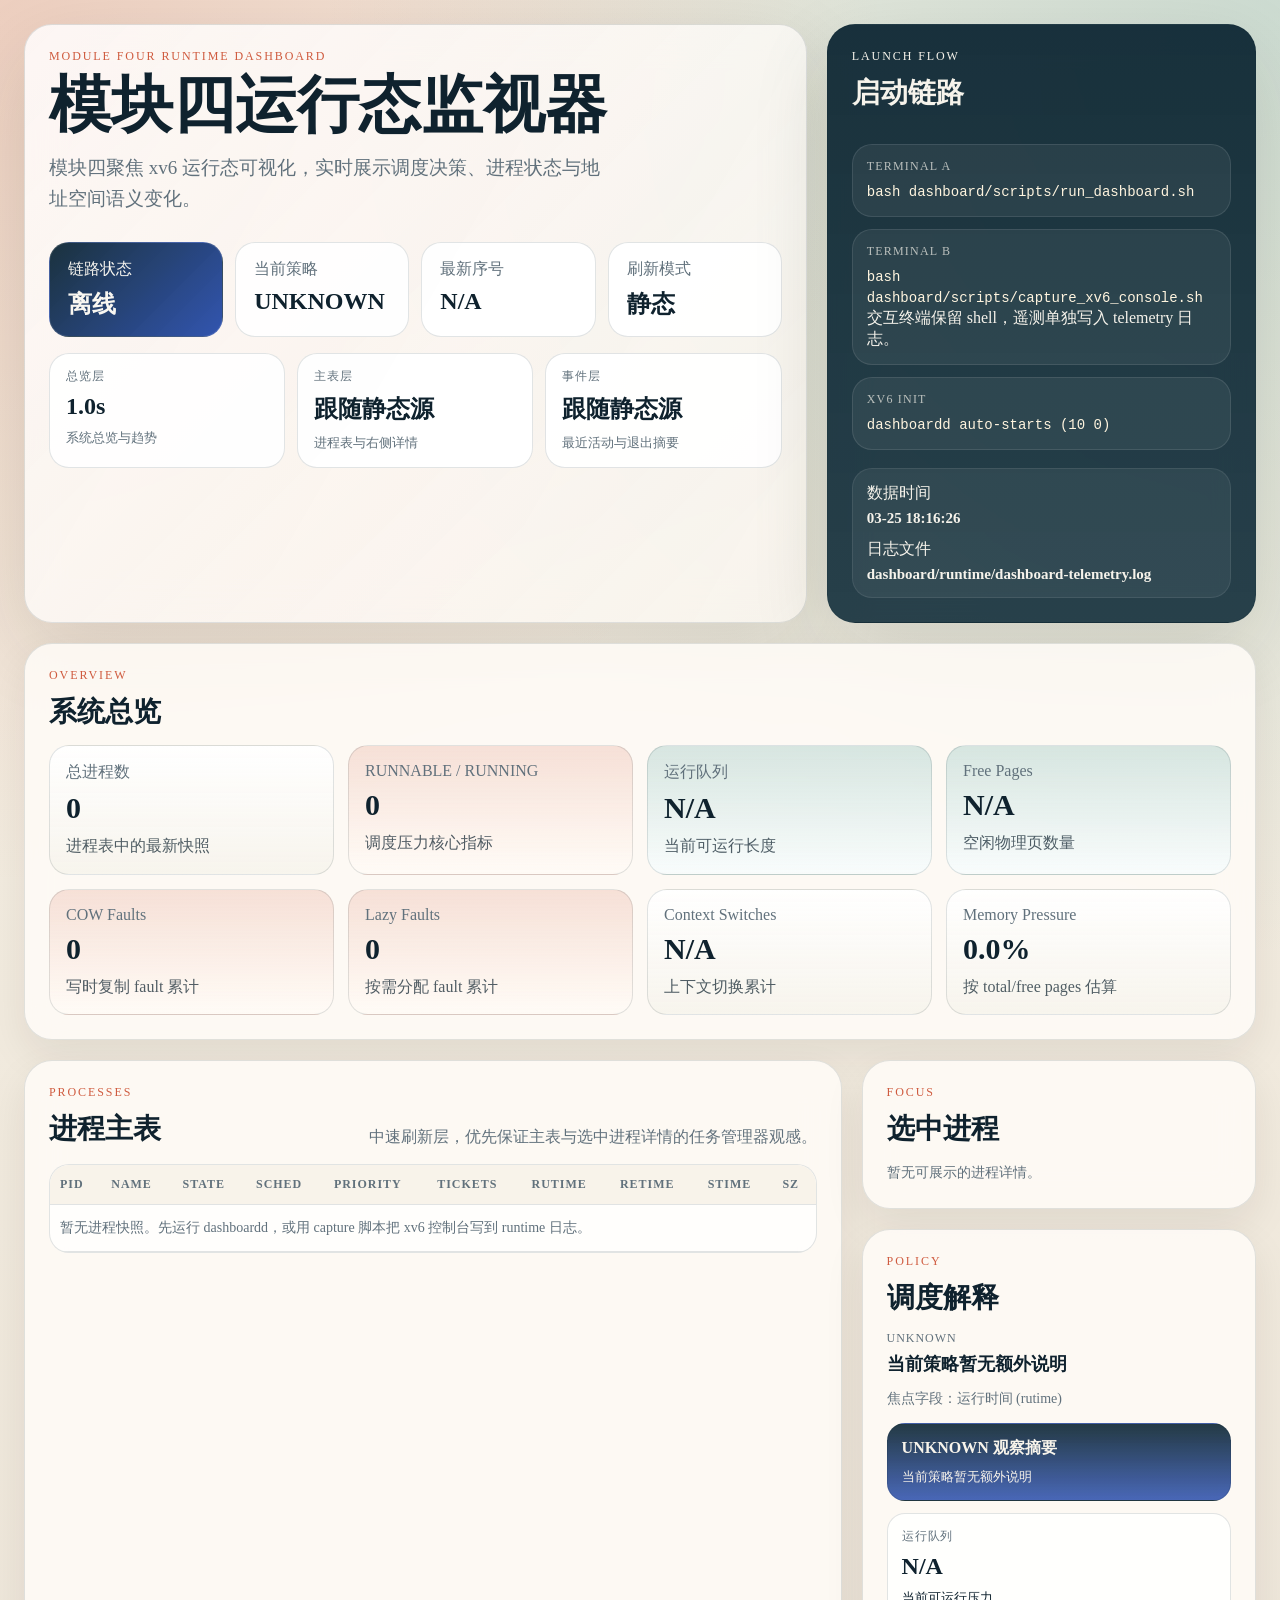
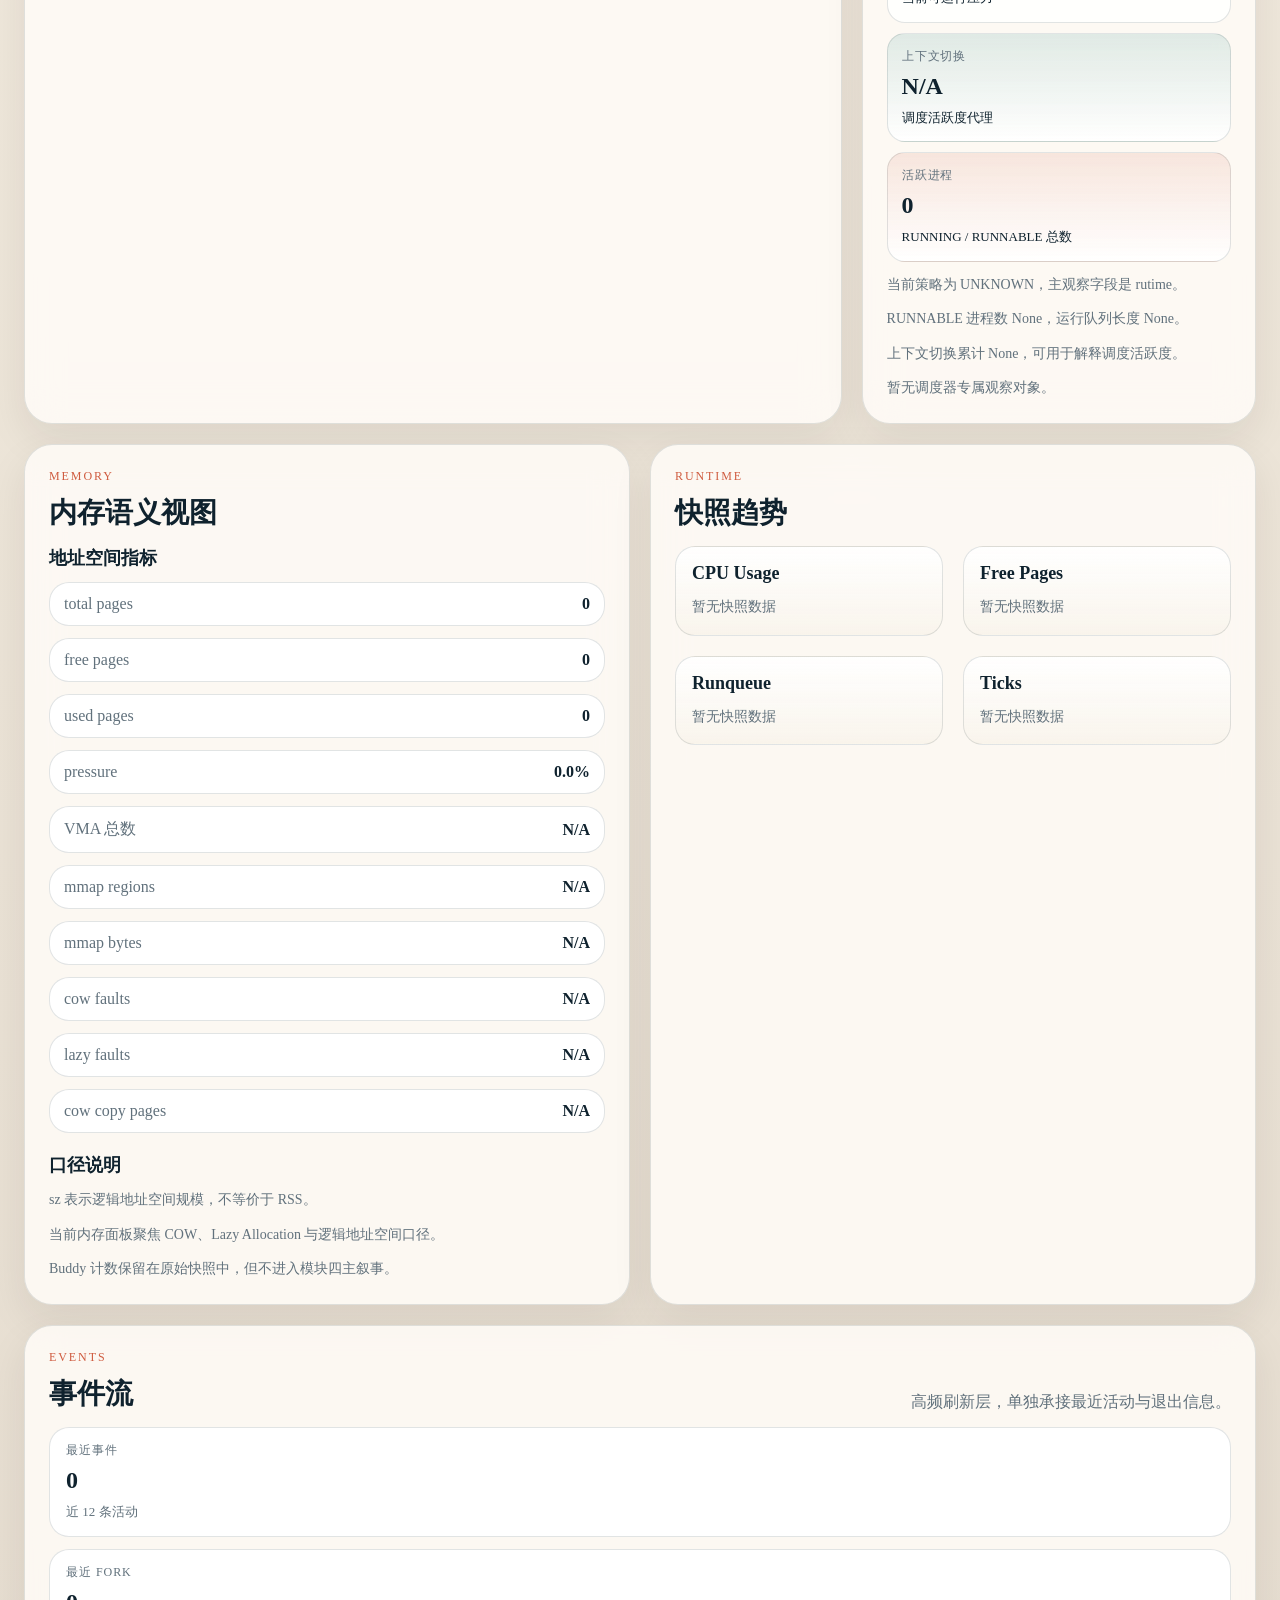
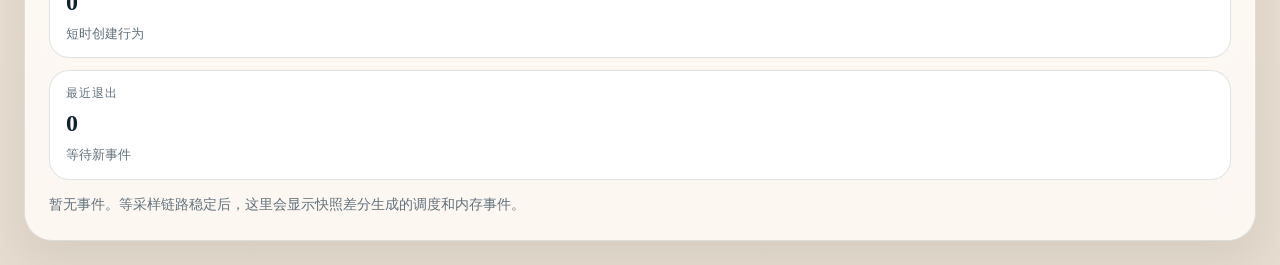
==== commit 86acf062: "将模块四 dashboard 改为分层刷新并补齐问题三整改 本次提交围绕审查文档中的问题三展开，目标是把模块四从统一 3 秒整页轮询的展示型看板，调整为更接近任务管理器观感的分层刷新界面。  主要改动" ====
--- a/dashboard/index.html
+++ b/dashboard/index.html
@@ -29,9 +29,26 @@
                         <strong id="seq-label">-</strong>
                     </div>
                     <div class="status-chip">
-                        <span>刷新周期</span>
-                        <strong>3s</strong>
-                    </div>
+                        <span>刷新模式</span>
+                        <strong id="refresh-mode">分层</strong>
+                    </div>
+                </div>
+                <div class="refresh-strip">
+                    <article class="refresh-pill">
+                        <span>总览层</span>
+                        <strong id="overview-refresh">1.0s</strong>
+                        <p>系统总览与趋势</p>
+                    </article>
+                    <article class="refresh-pill">
+                        <span>主表层</span>
+                        <strong id="process-refresh">0.5s</strong>
+                        <p>进程表与右侧详情</p>
+                    </article>
+                    <article class="refresh-pill">
+                        <span>事件层</span>
+                        <strong id="events-refresh">0.2s</strong>
+                        <p>最近活动与退出摘要</p>
+                    </article>
                 </div>
             </div>
 
@@ -54,7 +71,7 @@
                     </article>
                     <article class="command-card">
                         <span>xv6 Init</span>
-                        <code>dashboardd auto-starts (30 0)</code>
+                        <code>dashboardd auto-starts (10 0)</code>
                     </article>
                 </div>
                 <div class="bridge-note">
@@ -87,7 +104,7 @@
                         <p class="section-kicker">Processes</p>
                         <h2>进程主表</h2>
                     </div>
-                    <p class="section-note">运行态主视图，按状态和运行时间高亮。</p>
+                    <p class="section-note">中速刷新层，优先保证主表与选中进程详情的任务管理器观感。</p>
                 </div>
                 <div class="table-wrap">
                     <table>
@@ -187,7 +204,9 @@
                         <p class="section-kicker">Events</p>
                         <h2>事件流</h2>
                     </div>
-                </div>
+                    <p class="section-note">高频刷新层，单独承接最近活动与退出信息。</p>
+                </div>
+                <div id="event-summary" class="event-summary"></div>
                 <div id="event-list" class="event-list"></div>
             </section>
         </section>
@@ -195,4 +214,5 @@
     <script src="js/app.js"></script>
 </body>
 
-</html>+</html>
+
--- a/dashboard/css/style.css
+++ b/dashboard/css/style.css
@@ -123,6 +123,49 @@
   margin-top: 28px;
 }
 
+.refresh-strip {
+  display: grid;
+  grid-template-columns: repeat(3, minmax(0, 1fr));
+  gap: 12px;
+  margin-top: 16px;
+}
+
+.refresh-pill,
+.event-summary-card,
+.recent-exit-token {
+  border: 1px solid var(--line);
+  border-radius: 20px;
+  background: var(--panel-strong);
+}
+
+.refresh-pill {
+  padding: 14px 16px;
+}
+
+.refresh-pill span,
+.event-summary-card span {
+  color: var(--muted);
+  display: block;
+  font-size: 12px;
+  text-transform: uppercase;
+  letter-spacing: 0.08em;
+}
+
+.refresh-pill strong,
+.event-summary-card strong {
+  display: block;
+  margin-top: 8px;
+  font-size: 24px;
+}
+
+.refresh-pill p,
+.event-summary-card p {
+  margin-top: 8px;
+  color: var(--muted);
+  font-size: 13px;
+  line-height: 1.5;
+}
+
 .status-chip,
 .kpi-card,
 .command-card,
@@ -514,6 +557,28 @@
   color: var(--muted);
 }
 
+.event-summary {
+  display: grid;
+  gap: 12px;
+  margin-bottom: 14px;
+}
+
+.event-summary-card {
+  padding: 14px 16px;
+}
+
+.recent-exit-strip {
+  display: flex;
+  flex-wrap: wrap;
+  gap: 8px;
+}
+
+.recent-exit-token {
+  padding: 8px 12px;
+  font-size: 13px;
+  color: var(--ink);
+}
+
 .event-list {
   max-height: 520px;
   overflow: auto;
@@ -750,6 +815,7 @@
   }
 
   .hero-status-row,
+  .refresh-strip,
   .trend-grid,
   .info-grid,
   .split-grid {
@@ -772,6 +838,7 @@
   }
 
   .hero-status-row,
+  .refresh-strip,
   .kpi-grid,
   .trend-grid,
   .info-grid,
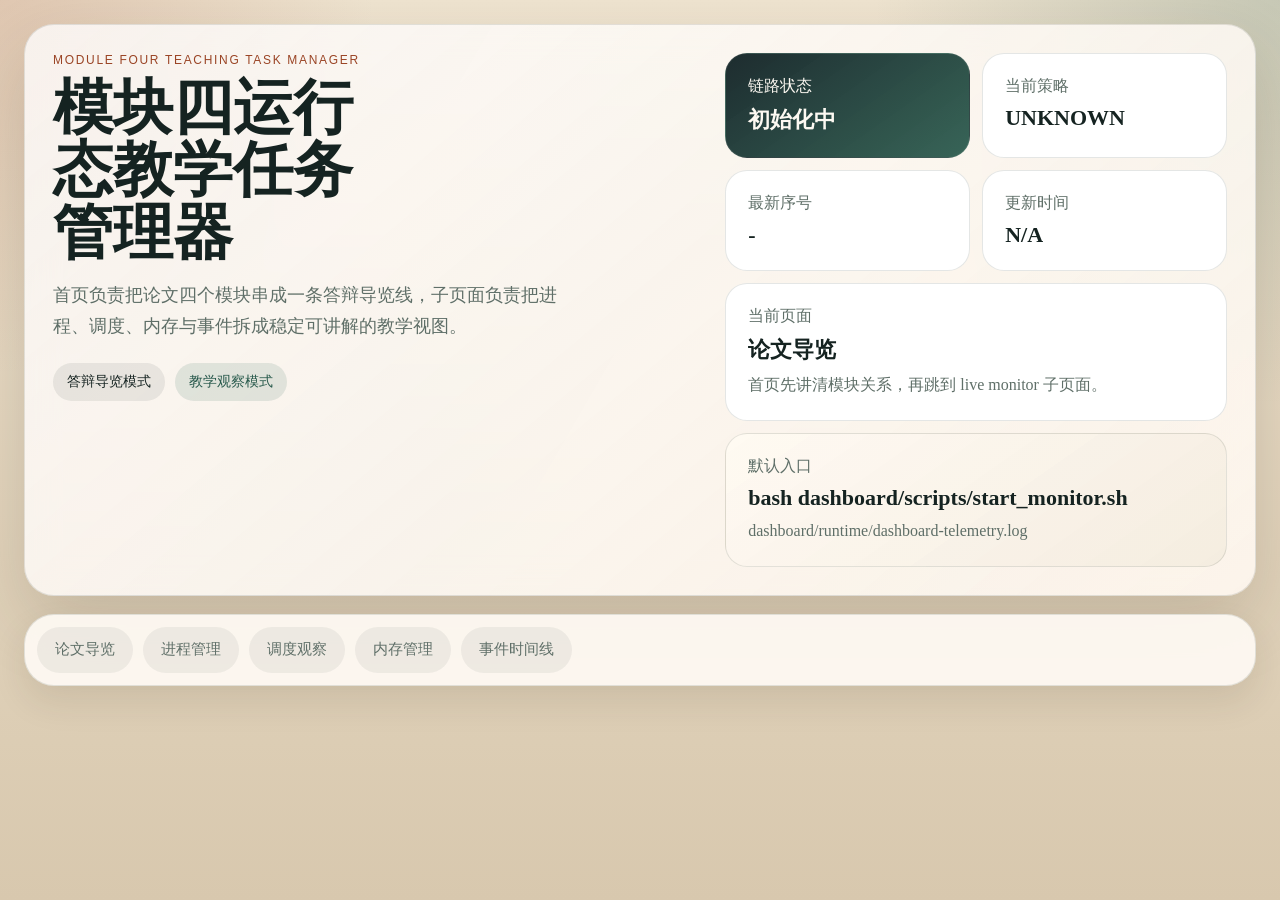
==== commit 078866ee: "模块四第一阶段收口：统一启动入口并重构为路由化教学任务管理器 本次提交完成了模块四审查文档中优先级最高的一轮 P1 收口，目标是把模块四从双终端手工拼接、stdout 默认遥测、单页拼盘 UI，推进到" ====
--- a/dashboard/index.html
+++ b/dashboard/index.html
@@ -4,215 +4,64 @@
 <head>
     <meta charset="UTF-8">
     <meta name="viewport" content="width=device-width, initial-scale=1.0">
-    <title>xv6 Runtime Dashboard</title>
+    <title>xv6 教学任务管理器</title>
     <link rel="stylesheet" href="css/style.css">
 </head>
 
 <body>
-    <div class="page-shell">
-        <header class="hero-shell">
-            <div class="hero-copy panel panel-hero">
-                <p class="eyebrow">Module Four Runtime Dashboard</p>
-                <h1>模块四运行态监视器</h1>
-                <p class="lead">模块四聚焦 xv6 运行态可视化，实时展示调度决策、进程状态与地址空间语义变化。</p>
-                <div class="hero-status-row">
-                    <div class="status-chip emphasis">
-                        <span>链路状态</span>
-                        <strong id="live-status">离线</strong>
-                    </div>
-                    <div class="status-chip">
-                        <span>当前策略</span>
-                        <strong id="policy-name">UNKNOWN</strong>
-                    </div>
-                    <div class="status-chip">
-                        <span>最新序号</span>
-                        <strong id="seq-label">-</strong>
-                    </div>
-                    <div class="status-chip">
-                        <span>刷新模式</span>
-                        <strong id="refresh-mode">分层</strong>
-                    </div>
-                </div>
-                <div class="refresh-strip">
-                    <article class="refresh-pill">
-                        <span>总览层</span>
-                        <strong id="overview-refresh">1.0s</strong>
-                        <p>系统总览与趋势</p>
-                    </article>
-                    <article class="refresh-pill">
-                        <span>主表层</span>
-                        <strong id="process-refresh">0.5s</strong>
-                        <p>进程表与右侧详情</p>
-                    </article>
-                    <article class="refresh-pill">
-                        <span>事件层</span>
-                        <strong id="events-refresh">0.2s</strong>
-                        <p>最近活动与退出摘要</p>
-                    </article>
+    <div class="app-shell">
+        <header class="masthead panel">
+            <div class="masthead-copy">
+                <p class="eyebrow">Module Four Teaching Task Manager</p>
+                <h1>模块四运行态教学任务管理器</h1>
+                <p class="masthead-lead">首页负责把论文四个模块串成一条答辩导览线，子页面负责把进程、调度、内存与事件拆成稳定可讲解的教学视图。</p>
+                <div class="mode-strip">
+                    <span class="mode-pill">答辩导览模式</span>
+                    <span class="mode-pill alt">教学观察模式</span>
                 </div>
             </div>
-
-            <aside class="panel launch-panel">
-                <div class="section-head compact">
-                    <div>
-                        <p class="section-kicker">Launch Flow</p>
-                        <h2>启动链路</h2>
-                    </div>
+            <div class="masthead-status">
+                <div class="status-card emphasis">
+                    <span>链路状态</span>
+                    <strong id="live-status">初始化中</strong>
                 </div>
-                <div class="launch-steps">
-                    <article class="command-card">
-                        <span>Terminal A</span>
-                        <code>bash dashboard/scripts/run_dashboard.sh</code>
-                    </article>
-                    <article class="command-card">
-                        <span>Terminal B</span>
-                        <code>bash dashboard/scripts/capture_xv6_console.sh</code>
-                        <p>交互终端保留 shell，遥测单独写入 telemetry 日志。</p>
-                    </article>
-                    <article class="command-card">
-                        <span>xv6 Init</span>
-                        <code>dashboardd auto-starts (10 0)</code>
-                    </article>
+                <div class="status-card">
+                    <span>当前策略</span>
+                    <strong id="policy-name">UNKNOWN</strong>
                 </div>
-                <div class="bridge-note">
-                    <div>
-                        <span>数据时间</span>
-                        <strong id="generated-at">N/A</strong>
-                    </div>
-                    <div>
-                        <span>日志文件</span>
-                        <strong>dashboard/runtime/dashboard-telemetry.log</strong>
-                    </div>
+                <div class="status-card">
+                    <span>最新序号</span>
+                    <strong id="seq-label">-</strong>
                 </div>
-            </aside>
+                <div class="status-card">
+                    <span>更新时间</span>
+                    <strong id="generated-at">N/A</strong>
+                </div>
+                <div class="status-card wide">
+                    <span>当前页面</span>
+                    <strong id="route-label">论文导览</strong>
+                    <p id="route-copy">首页先讲清模块关系，再跳到 live monitor 子页面。</p>
+                </div>
+                <div class="status-card wide subtle">
+                    <span>默认入口</span>
+                    <strong>bash dashboard/scripts/start_monitor.sh</strong>
+                    <p id="telemetry-source">dashboard/runtime/dashboard-telemetry.log</p>
+                </div>
+            </div>
+            <div id="telemetry-warning" class="warning-banner hidden"></div>
         </header>
 
-        <section class="panel kpi-panel">
-            <div class="section-head compact">
-                <div>
-                    <p class="section-kicker">Overview</p>
-                    <h2>系统总览</h2>
-                </div>
-            </div>
-            <div id="kpi-grid" class="kpi-grid"></div>
-        </section>
+        <nav class="route-nav panel">
+            <a href="#/home" data-route-link="home">论文导览</a>
+            <a href="#/processes" data-route-link="processes">进程管理</a>
+            <a href="#/scheduler" data-route-link="scheduler">调度观察</a>
+            <a href="#/memory" data-route-link="memory">内存管理</a>
+            <a href="#/events" data-route-link="events">事件时间线</a>
+        </nav>
 
-        <main class="workspace-grid">
-            <section class="panel process-panel">
-                <div class="section-head">
-                    <div>
-                        <p class="section-kicker">Processes</p>
-                        <h2>进程主表</h2>
-                    </div>
-                    <p class="section-note">中速刷新层，优先保证主表与选中进程详情的任务管理器观感。</p>
-                </div>
-                <div class="table-wrap">
-                    <table>
-                        <thead>
-                            <tr>
-                                <th>PID</th>
-                                <th>Name</th>
-                                <th>State</th>
-                                <th>Sched</th>
-                                <th>Priority</th>
-                                <th>Tickets</th>
-                                <th>rutime</th>
-                                <th>retime</th>
-                                <th>stime</th>
-                                <th>sz</th>
-                            </tr>
-                        </thead>
-                        <tbody id="process-table"></tbody>
-                    </table>
-                </div>
-            </section>
-
-            <aside class="sidebar-stack">
-                <section class="panel side-panel detail-panel">
-                    <div class="section-head compact">
-                        <div>
-                            <p class="section-kicker">Focus</p>
-                            <h2>选中进程</h2>
-                        </div>
-                    </div>
-                    <div id="process-detail" class="detail-stack"></div>
-                </section>
-
-                <section class="panel side-panel policy-panel">
-                    <div class="section-head compact">
-                        <div>
-                            <p class="section-kicker">Policy</p>
-                            <h2>调度解释</h2>
-                        </div>
-                    </div>
-                    <div id="policy-card" class="info-stack"></div>
-                    <div id="scheduler-leaders" class="leader-list spaced"></div>
-                </section>
-            </aside>
-        </main>
-
-        <section class="lower-grid">
-            <section class="panel memory-panel">
-                <div class="section-head compact">
-                    <div>
-                        <p class="section-kicker">Memory</p>
-                        <h2>内存语义视图</h2>
-                    </div>
-                </div>
-                <div class="split-grid">
-                    <div>
-                        <h3>地址空间指标</h3>
-                        <div id="memory-summary" class="info-stack"></div>
-                    </div>
-                    <div>
-                        <h3>口径说明</h3>
-                        <div id="memory-notes" class="note-list"></div>
-                    </div>
-                </div>
-            </section>
-
-            <section class="panel trend-panel">
-                <div class="section-head compact">
-                    <div>
-                        <p class="section-kicker">Runtime</p>
-                        <h2>快照趋势</h2>
-                    </div>
-                </div>
-                <div class="trend-grid">
-                    <article class="trend-card">
-                        <h3>CPU Usage</h3>
-                        <div id="cpu-chart" class="sparkline"></div>
-                    </article>
-                    <article class="trend-card">
-                        <h3>Free Pages</h3>
-                        <div id="mem-chart" class="sparkline"></div>
-                    </article>
-                    <article class="trend-card">
-                        <h3>Runqueue</h3>
-                        <div id="rq-chart" class="sparkline"></div>
-                    </article>
-                    <article class="trend-card">
-                        <h3>Ticks</h3>
-                        <div id="ticks-chart" class="sparkline"></div>
-                    </article>
-                </div>
-            </section>
-
-            <section class="panel event-panel">
-                <div class="section-head compact">
-                    <div>
-                        <p class="section-kicker">Events</p>
-                        <h2>事件流</h2>
-                    </div>
-                    <p class="section-note">高频刷新层，单独承接最近活动与退出信息。</p>
-                </div>
-                <div id="event-summary" class="event-summary"></div>
-                <div id="event-list" class="event-list"></div>
-            </section>
-        </section>
+        <main id="view-root" class="view-root"></main>
     </div>
-    <script src="js/app.js"></script>
+    <script type="module" src="js/main.js"></script>
 </body>
 
 </html>
-
--- a/dashboard/css/style.css
+++ b/dashboard/css/style.css
@@ -3,862 +3,568 @@
 }
 
 :root {
-  --bg-top: #f6f0e4;
-  --bg-bottom: #e5dccf;
-  --panel: rgba(255, 252, 247, 0.86);
-  --panel-strong: rgba(255, 255, 255, 0.92);
-  --panel-muted: rgba(12, 33, 43, 0.06);
-  --ink: #0f222e;
-  --muted: #61717c;
-  --line: rgba(15, 34, 46, 0.12);
-  --accent-red: #cf5b3f;
-  --accent-teal: #0f7d7a;
-  --accent-blue: #2147aa;
-  --accent-gold: #9d7418;
-  --accent-slate: #112935;
-  --shadow-lg: 0 28px 80px rgba(35, 30, 20, 0.12);
-  --shadow-md: 0 16px 40px rgba(35, 30, 20, 0.08);
+  --bg: #efe4d0;
+  --bg-deep: #d8c8ae;
+  --panel: rgba(255, 251, 245, 0.9);
+  --panel-strong: rgba(255, 255, 255, 0.96);
+  --line: rgba(36, 48, 45, 0.12);
+  --ink: #152321;
+  --muted: #5f6f68;
+  --accent: #9a4425;
+  --accent-forest: #27594b;
+  --accent-blue: #255b8a;
+  --accent-gold: #8d6b18;
+  --danger: #af3f31;
+  --shadow-lg: 0 28px 70px rgba(47, 35, 20, 0.16);
+  --shadow-md: 0 16px 34px rgba(47, 35, 20, 0.1);
+  --radius-xl: 30px;
+  --radius-lg: 22px;
+  --radius-md: 16px;
+}
+
+html {
+  scroll-behavior: smooth;
 }
 
 body {
   margin: 0;
+  min-height: 100vh;
   color: var(--ink);
-  font-family: Georgia, "Times New Roman", serif;
+  font-family: "Noto Serif SC", "Source Han Serif SC", serif;
   background:
-    radial-gradient(circle at top left, rgba(207, 91, 63, 0.22), transparent 24%),
-    radial-gradient(circle at top right, rgba(15, 125, 122, 0.18), transparent 26%),
-    linear-gradient(180deg, var(--bg-top) 0%, var(--bg-bottom) 100%);
-}
-
-.page-shell {
-  max-width: 1540px;
-  margin: 0 auto;
-  padding: 24px;
-}
-
-.panel {
-  border: 1px solid var(--line);
-  border-radius: 28px;
-  background: var(--panel);
-  box-shadow: var(--shadow-md);
-  backdrop-filter: blur(18px);
-}
-
-.hero-shell {
-  display: grid;
-  grid-template-columns: minmax(0, 1.55fr) minmax(320px, 0.85fr);
-  gap: 20px;
-  margin-bottom: 20px;
-}
-
-.panel-hero,
-.launch-panel,
-.kpi-panel,
-.process-panel,
-.side-panel,
-.memory-panel,
-.trend-panel,
-.event-panel {
-  padding: 24px;
-}
-
-.panel-hero {
-  min-height: 280px;
-  background:
-    linear-gradient(135deg, rgba(255, 255, 255, 0.84), rgba(255, 250, 242, 0.76)),
-    linear-gradient(120deg, rgba(207, 91, 63, 0.08), rgba(33, 71, 170, 0.06));
-  box-shadow: var(--shadow-lg);
-}
-
-.eyebrow,
-.section-kicker {
-  margin: 0 0 10px;
-  text-transform: uppercase;
-  letter-spacing: 0.16em;
-  font-size: 12px;
-  color: var(--accent-red);
+    radial-gradient(circle at top left, rgba(154, 68, 37, 0.18), transparent 24%),
+    radial-gradient(circle at top right, rgba(39, 89, 75, 0.2), transparent 26%),
+    linear-gradient(180deg, var(--bg) 0%, var(--bg-deep) 100%);
+}
+
+button,
+input,
+select,
+textarea {
+  font: inherit;
+}
+
+a {
+  color: inherit;
+  text-decoration: none;
 }
 
 h1,
 h2,
 h3,
+h4,
 p {
   margin: 0;
 }
 
-h1 {
-  font-size: clamp(34px, 5vw, 62px);
-  line-height: 1.02;
-  max-width: 12ch;
-  text-wrap: balance;
-}
-
-.hero-copy h1 {
-  max-width: none;
-  white-space: nowrap;
-  word-break: keep-all;
-}
-
-h2 {
-  font-size: 28px;
-}
-
-h3 {
+.app-shell {
+  max-width: 1480px;
+  margin: 0 auto;
+  padding: 24px;
+}
+
+.panel {
+  border: 1px solid var(--line);
+  border-radius: var(--radius-xl);
+  background: var(--panel);
+  box-shadow: var(--shadow-md);
+  backdrop-filter: blur(16px);
+}
+
+.masthead {
+  padding: 28px;
+  display: grid;
+  grid-template-columns: minmax(0, 1.3fr) minmax(360px, 1fr);
+  gap: 20px;
+  background:
+    linear-gradient(140deg, rgba(255, 255, 255, 0.78), rgba(255, 247, 238, 0.92)),
+    linear-gradient(120deg, rgba(154, 68, 37, 0.08), rgba(37, 91, 138, 0.06));
+  box-shadow: var(--shadow-lg);
+}
+
+.eyebrow,
+.section-kicker {
+  font-family: "Noto Sans SC", "PingFang SC", sans-serif;
+  letter-spacing: 0.14em;
+  text-transform: uppercase;
+  font-size: 12px;
+  color: var(--accent);
+}
+
+.masthead-copy h1 {
+  font-size: clamp(34px, 5vw, 60px);
+  line-height: 1.04;
+  margin-top: 10px;
+  max-width: 11ch;
+}
+
+.masthead-lead {
+  margin-top: 16px;
+  max-width: 56ch;
   font-size: 18px;
-  margin-bottom: 12px;
-}
-
-.lead {
-  max-width: 58ch;
-  margin-top: 16px;
+  line-height: 1.7;
   color: var(--muted);
-  font-size: 19px;
-  line-height: 1.6;
-}
-
-.hero-status-row {
+}
+
+.mode-strip {
+  margin-top: 22px;
+  display: flex;
+  flex-wrap: wrap;
+  gap: 10px;
+}
+
+.mode-pill,
+.back-link,
+.inline-chip,
+.state-pill,
+.route-nav a,
+.entry-action {
+  font-family: "Noto Sans SC", "PingFang SC", sans-serif;
+}
+
+.mode-pill {
+  display: inline-flex;
+  align-items: center;
+  padding: 10px 14px;
+  border-radius: 999px;
+  background: rgba(21, 35, 33, 0.08);
+  color: var(--ink);
+  font-size: 14px;
+}
+
+.mode-pill.alt {
+  background: rgba(39, 89, 75, 0.12);
+  color: var(--accent-forest);
+}
+
+.masthead-status {
   display: grid;
-  grid-template-columns: repeat(4, minmax(0, 1fr));
+  grid-template-columns: repeat(2, minmax(0, 1fr));
   gap: 12px;
-  margin-top: 28px;
-}
-
-.refresh-strip {
-  display: grid;
-  grid-template-columns: repeat(3, minmax(0, 1fr));
-  gap: 12px;
-  margin-top: 16px;
-}
-
-.refresh-pill,
-.event-summary-card,
-.recent-exit-token {
+}
+
+.status-card,
+.hero-card,
+.module-card,
+.entry-card,
+.info-card,
+.data-card,
+.note-card,
+.detail-card,
+.table-shell,
+.timeline-card,
+.command-card,
+.leader-card,
+.summary-card {
   border: 1px solid var(--line);
-  border-radius: 20px;
-  background: var(--panel-strong);
-}
-
-.refresh-pill {
-  padding: 14px 16px;
-}
-
-.refresh-pill span,
-.event-summary-card span {
+  border-radius: var(--radius-lg);
+  background: rgba(255, 255, 255, 0.96);
+}
+
+.status-card,
+.hero-card,
+.module-card,
+.entry-card,
+.info-card,
+.data-card,
+.note-card,
+.detail-card,
+.table-shell,
+.timeline-card,
+.command-card,
+.leader-card,
+.summary-card {
+  padding: 22px;
+}
+
+.status-card span,
+.status-card p,
+.muted,
+.table-caption,
+.note-list li,
+.timeline-meta,
+.empty-note,
+.helper-copy,
+.command-list li,
+.route-nav a {
   color: var(--muted);
-  display: block;
-  font-size: 12px;
-  text-transform: uppercase;
-  letter-spacing: 0.08em;
-}
-
-.refresh-pill strong,
-.event-summary-card strong {
+}
+
+.status-card strong {
   display: block;
   margin-top: 8px;
-  font-size: 24px;
-}
-
-.refresh-pill p,
-.event-summary-card p {
+  font-size: 22px;
+}
+
+.status-card p {
   margin-top: 8px;
-  color: var(--muted);
+  line-height: 1.55;
+}
+
+.status-card.wide {
+  grid-column: span 2;
+}
+
+.status-card.emphasis {
+  background: linear-gradient(145deg, rgba(20, 36, 39, 0.96), rgba(39, 89, 75, 0.92));
+  border-color: rgba(255, 255, 255, 0.08);
+}
+
+.status-card.emphasis span,
+.status-card.emphasis strong {
+  color: #fdf9f2;
+}
+
+.status-card.subtle {
+  background: linear-gradient(145deg, rgba(255, 250, 243, 0.9), rgba(244, 236, 223, 0.95));
+}
+
+.warning-banner {
+  grid-column: 1 / -1;
+  padding: 14px 16px;
+  border-radius: var(--radius-md);
+  border: 1px solid rgba(175, 63, 49, 0.18);
+  background: rgba(175, 63, 49, 0.08);
+  color: var(--danger);
+  font-family: "Noto Sans SC", "PingFang SC", sans-serif;
+}
+
+.hidden {
+  display: none;
+}
+
+.route-nav {
+  margin-top: 18px;
+  padding: 12px;
+  display: flex;
+  flex-wrap: wrap;
+  gap: 10px;
+}
+
+.route-nav a {
+  display: inline-flex;
+  align-items: center;
+  justify-content: center;
+  min-height: 46px;
+  padding: 0 18px;
+  border-radius: 999px;
+  background: rgba(21, 35, 33, 0.06);
+  font-size: 15px;
+  transition: transform 180ms ease, background 180ms ease;
+}
+
+.route-nav a:hover,
+.route-nav a.active {
+  background: rgba(154, 68, 37, 0.14);
+  color: var(--ink);
+  transform: translateY(-1px);
+}
+
+.view-root {
+  margin-top: 20px;
+}
+
+.view-stack,
+.sidebar-stack,
+.note-stack,
+.module-grid,
+.entry-grid,
+.summary-grid,
+.detail-grid,
+.note-grid,
+.card-grid,
+.leader-list {
+  display: grid;
+  gap: 16px;
+}
+
+.page-hero,
+.page-shell {
+  display: grid;
+  gap: 18px;
+}
+
+.page-hero {
+  grid-template-columns: minmax(0, 1.25fr) minmax(320px, 0.85fr);
+}
+
+.page-shell {
+  grid-template-columns: minmax(0, 1.45fr) minmax(320px, 0.9fr);
+}
+
+.module-grid,
+.entry-grid,
+.summary-grid,
+.note-grid,
+.card-grid {
+  grid-template-columns: repeat(auto-fit, minmax(220px, 1fr));
+}
+
+.hero-card.dark {
+  background: linear-gradient(155deg, rgba(21, 35, 33, 0.96), rgba(37, 91, 138, 0.9));
+  border-color: rgba(255, 255, 255, 0.08);
+  color: #fffaf2;
+}
+
+.hero-card.dark p,
+.hero-card.dark li,
+.hero-card.dark .inline-chip {
+  color: rgba(255, 250, 242, 0.84);
+}
+
+.hero-card h2,
+.summary-card h2,
+.table-shell h2,
+.detail-card h2,
+.note-card h2,
+.command-card h2,
+.timeline-card h2 {
+  font-size: 28px;
+  margin-top: 6px;
+}
+
+.hero-card p,
+.summary-card p,
+.note-card p,
+.command-card p,
+.timeline-card p,
+.entry-card p,
+.module-card p,
+.info-card p,
+.data-card p,
+.detail-card p,
+.leader-card p {
+  line-height: 1.7;
+}
+
+.inline-chip {
+  display: inline-flex;
+  align-items: center;
+  padding: 6px 10px;
+  border-radius: 999px;
+  background: rgba(21, 35, 33, 0.08);
   font-size: 13px;
-  line-height: 1.5;
-}
-
-.status-chip,
-.kpi-card,
-.command-card,
-.detail-hero,
-.info-row,
-.leader-card,
-.event-card,
-.trend-card {
-  border: 1px solid var(--line);
-  border-radius: 20px;
-  background: var(--panel-strong);
-}
-
-.status-chip {
-  padding: 16px 18px;
-}
-
-.status-chip span,
-.kpi-card p,
-.command-card span,
-.info-row span,
-.leader-card span,
-.event-meta span,
-.note,
-.section-note,
-.bridge-note span {
-  color: var(--muted);
-}
-
-.status-chip strong {
-  display: block;
-  margin-top: 8px;
-  font-size: 24px;
-}
-
-.status-chip.emphasis {
-  background: linear-gradient(135deg, rgba(17, 41, 53, 0.96), rgba(33, 71, 170, 0.92));
-  border-color: rgba(255, 255, 255, 0.12);
-}
-
-.status-chip.emphasis span,
-.status-chip.emphasis strong {
-  color: #f9f7f1;
-}
-
-.launch-panel {
+}
+
+.card-metrics {
+  margin-top: 16px;
   display: grid;
-  grid-template-rows: auto auto 1fr;
-  gap: 18px;
-  background: linear-gradient(180deg, rgba(16, 41, 53, 0.96), rgba(23, 50, 62, 0.92));
-  color: #f6f3eb;
-  box-shadow: var(--shadow-lg);
-}
-
-.launch-panel .section-kicker,
-.launch-panel .section-note,
-.launch-panel h2,
-.launch-panel h3,
-.launch-panel p,
-.launch-panel span,
-.launch-panel strong {
-  color: #f6f3eb;
-}
-
-.section-head {
+  gap: 10px;
+}
+
+.metric-row,
+.info-row {
   display: flex;
   justify-content: space-between;
-  align-items: end;
-  gap: 16px;
-  margin-bottom: 16px;
-}
-
-.section-head.compact {
-  margin-bottom: 14px;
-}
-
-.launch-steps {
-  display: grid;
   gap: 12px;
-}
-
-.command-card {
-  padding: 14px;
-  background: rgba(255, 255, 255, 0.06);
-  border-color: rgba(255, 255, 255, 0.1);
-}
-
-.command-card span {
-  display: block;
-  margin-bottom: 8px;
-  font-size: 12px;
-  text-transform: uppercase;
-  letter-spacing: 0.1em;
-  color: rgba(246, 243, 235, 0.7);
-}
-
-.command-card code {
-  display: block;
-  color: #fff5df;
-  font-family: "Courier New", monospace;
-  font-size: 14px;
-  line-height: 1.45;
-  word-break: break-word;
-}
-
-.bridge-note {
-  display: grid;
+  padding: 12px 14px;
+  border-radius: 14px;
+  background: rgba(21, 35, 33, 0.05);
+  font-family: "Noto Sans SC", "PingFang SC", sans-serif;
+}
+
+.metric-row strong,
+.info-row strong {
+  color: var(--ink);
+}
+
+.entry-action,
+.back-link {
+  display: inline-flex;
+  align-items: center;
+  justify-content: center;
+  padding: 11px 16px;
+  border-radius: 999px;
+  border: 1px solid rgba(154, 68, 37, 0.16);
+  background: rgba(154, 68, 37, 0.08);
+  color: var(--ink);
+  cursor: pointer;
+  transition: transform 180ms ease, background 180ms ease;
+}
+
+.entry-action:hover,
+.back-link:hover {
+  transform: translateY(-1px);
+  background: rgba(154, 68, 37, 0.14);
+}
+
+.table-shell header,
+.detail-card header,
+.note-card header,
+.command-card header,
+.timeline-card header,
+.hero-card header {
+  display: flex;
+  flex-wrap: wrap;
+  justify-content: space-between;
+  align-items: flex-start;
   gap: 12px;
-  margin-top: auto;
-  padding: 14px;
-  border-radius: 20px;
-  background: rgba(255, 255, 255, 0.06);
-  border: 1px solid rgba(255, 255, 255, 0.08);
-}
-
-.bridge-note strong {
-  display: block;
-  margin-top: 6px;
-  font-size: 15px;
-}
-
-.kpi-panel {
-  margin-bottom: 20px;
-}
-
-.kpi-grid {
-  display: grid;
-  grid-template-columns: repeat(8, minmax(0, 1fr));
-  gap: 14px;
-}
-
-.kpi-card {
-  padding: 16px;
-  min-height: 124px;
-  background: linear-gradient(180deg, rgba(255, 255, 255, 0.96), rgba(246, 243, 235, 0.86));
-}
-
-.kpi-card strong {
-  display: block;
-  margin-top: 8px;
-  font-size: 30px;
-}
-
-.kpi-card em {
-  display: block;
-  margin-top: 10px;
-  font-style: normal;
-  color: var(--ink);
-  opacity: 0.72;
-  line-height: 1.4;
-}
-
-.kpi-card.warm {
-  background: linear-gradient(180deg, rgba(207, 91, 63, 0.16), rgba(255, 251, 246, 0.96));
-}
-
-.kpi-card.cool {
-  background: linear-gradient(180deg, rgba(15, 125, 122, 0.16), rgba(248, 252, 252, 0.96));
-}
-
-.workspace-grid {
-  display: grid;
-  grid-template-columns: minmax(0, 1.7fr) minmax(340px, 0.82fr);
-  gap: 20px;
-  margin-bottom: 20px;
-}
-
-.sidebar-stack {
-  display: grid;
-  gap: 20px;
-}
-
-.process-panel {
-  min-height: 680px;
+  margin-bottom: 18px;
 }
 
 .table-wrap {
   overflow: auto;
-  border-radius: 20px;
+  border-radius: 18px;
   border: 1px solid var(--line);
-  background: rgba(255, 255, 255, 0.72);
-}
-
-table {
+}
+
+.table-wrap table {
   width: 100%;
   border-collapse: collapse;
+  min-width: 760px;
+}
+
+.table-wrap th,
+.table-wrap td {
+  padding: 13px 14px;
+  border-bottom: 1px solid rgba(21, 35, 33, 0.08);
+  text-align: left;
   font-size: 14px;
 }
 
-th,
-td {
-  padding: 12px 10px;
-  border-bottom: 1px solid var(--line);
-  text-align: left;
-  white-space: nowrap;
-}
-
-th {
-  position: sticky;
-  top: 0;
-  background: rgba(248, 243, 234, 0.98);
-  font-size: 12px;
-  text-transform: uppercase;
-  letter-spacing: 0.08em;
-  color: var(--muted);
-}
-
-tbody tr {
+.table-wrap tbody tr {
   cursor: pointer;
-  transition: background 140ms ease, transform 140ms ease;
-}
-
-tbody tr:hover,
-tbody tr.selected {
-  background: rgba(33, 71, 170, 0.08);
+  transition: background 160ms ease;
+}
+
+.table-wrap tbody tr:hover,
+.table-wrap tbody tr.selected {
+  background: rgba(154, 68, 37, 0.08);
+}
+
+.table-wrap tbody tr:last-child td {
+  border-bottom: none;
 }
 
 .state-pill {
   display: inline-flex;
+  align-items: center;
   padding: 5px 10px;
   border-radius: 999px;
-  background: rgba(17, 41, 53, 0.08);
-}
-
-.detail-stack,
-.info-stack,
+  background: rgba(39, 89, 75, 0.12);
+  color: var(--accent-forest);
+  font-size: 12px;
+}
+
+.state-pill.running {
+  background: rgba(39, 89, 75, 0.16);
+}
+
+.state-pill.runnable {
+  background: rgba(37, 91, 138, 0.14);
+  color: var(--accent-blue);
+}
+
+.state-pill.sleeping {
+  background: rgba(141, 107, 24, 0.14);
+  color: var(--accent-gold);
+}
+
+.state-pill.zombie {
+  background: rgba(175, 63, 49, 0.12);
+  color: var(--danger);
+}
+
+.focus-hero {
+  padding: 18px;
+  border-radius: 18px;
+  background: linear-gradient(145deg, rgba(21, 35, 33, 0.96), rgba(39, 89, 75, 0.9));
+  color: #fff8f1;
+}
+
+.focus-hero p {
+  color: rgba(255, 248, 241, 0.82);
+}
+
+.detail-grid {
+  grid-template-columns: repeat(2, minmax(0, 1fr));
+}
+
 .note-list,
-.leader-list,
-.event-list,
-.vma-list {
+.command-list,
+.timeline-list {
+  margin: 0;
+  padding-left: 20px;
+}
+
+.note-list li,
+.command-list li,
+.timeline-list li {
+  line-height: 1.7;
+}
+
+.timeline-list {
+  padding-left: 0;
+  list-style: none;
+}
+
+.timeline-item {
   display: grid;
-  gap: 12px;
-}
-
-.detail-hero {
-  padding: 18px;
-  background: linear-gradient(180deg, rgba(17, 41, 53, 0.96), rgba(25, 62, 80, 0.92));
-}
-
-.detail-hero p,
-.detail-hero span,
-.detail-hero h3 {
-  color: #f8f4eb;
-}
-
-.detail-hero p {
-  text-transform: uppercase;
-  letter-spacing: 0.12em;
-  font-size: 12px;
-}
-
-.detail-hero h3 {
-  margin-top: 8px;
-  font-size: 30px;
-}
-
-.detail-hero span {
-  display: block;
-  margin-top: 10px;
-  color: rgba(248, 244, 235, 0.82);
-}
-
-.info-grid,
-.split-grid,
-.trend-grid,
-.lower-grid {
-  display: grid;
-  gap: 20px;
-}
-
-.info-grid {
-  grid-template-columns: repeat(2, minmax(0, 1fr));
-}
-
-.info-row {
-  padding: 12px 14px;
-  display: flex;
-  justify-content: space-between;
-  gap: 16px;
-  align-items: center;
-}
-
-.info-row strong {
-  text-align: right;
-}
-
-.bar-group {
-  display: grid;
-  gap: 10px;
-}
-
-.bar-label {
-  display: flex;
-  justify-content: space-between;
-  margin-bottom: 6px;
-}
-
-.bar-track {
-  width: 100%;
-  height: 12px;
-  border-radius: 999px;
-  background: rgba(17, 41, 53, 0.08);
-  overflow: hidden;
-}
-
-.bar-fill {
-  height: 100%;
-  border-radius: inherit;
-}
-
-.vma-list {
-  grid-template-columns: 1fr;
-}
-
-.vma-card {
-  padding: 14px 16px;
-  border: 1px solid var(--line);
-  border-radius: 18px;
-  background: rgba(255, 255, 255, 0.82);
-}
-
-.vma-topline,
-.vma-meta {
+  gap: 8px;
+  padding: 14px 0;
+  border-bottom: 1px solid rgba(21, 35, 33, 0.08);
+}
+
+.timeline-item:last-child {
+  border-bottom: none;
+}
+
+.timeline-top,
+.leader-top {
   display: flex;
   justify-content: space-between;
   gap: 12px;
   align-items: center;
 }
 
-.vma-topline span,
-.vma-meta span {
-  color: var(--muted);
-  font-size: 13px;
-}
-
-.vma-card p {
-  margin: 8px 0;
-  font-family: "Courier New", monospace;
-  font-size: 13px;
-}
-
-.leader-card {
-  padding: 14px;
-  display: flex;
-  justify-content: space-between;
-  gap: 16px;
-  align-items: center;
-}
-
-.leader-card strong,
-.leader-card b {
-  display: block;
-}
-
-.leader-card span {
-  display: block;
-  margin-top: 4px;
-  font-size: 13px;
-}
-
-.leader-list.spaced {
-  margin-top: 12px;
-}
-
-.lower-grid {
-  grid-template-columns: repeat(3, minmax(0, 1fr));
-}
-
-.trend-grid {
-  grid-template-columns: repeat(2, minmax(0, 1fr));
-}
-
-.trend-card {
+.timeline-meta,
+.helper-copy,
+.table-caption {
+  font-family: "Noto Sans SC", "PingFang SC", sans-serif;
+  font-size: 14px;
+}
+
+.command-card {
+  background: linear-gradient(145deg, rgba(255, 252, 246, 0.92), rgba(247, 240, 228, 0.92));
+}
+
+.empty-note {
   padding: 16px;
-  background: linear-gradient(180deg, rgba(255, 255, 255, 0.96), rgba(248, 243, 234, 0.84));
-}
-
-.sparkline svg {
-  width: 100%;
-  height: 140px;
-  display: block;
-}
-
-.axis-labels {
-  display: flex;
-  justify-content: space-between;
-  margin-top: 8px;
-  font-size: 12px;
-  color: var(--muted);
-}
-
-.event-summary {
-  display: grid;
-  gap: 12px;
-  margin-bottom: 14px;
-}
-
-.event-summary-card {
-  padding: 14px 16px;
-}
-
-.recent-exit-strip {
-  display: flex;
-  flex-wrap: wrap;
-  gap: 8px;
-}
-
-.recent-exit-token {
-  padding: 8px 12px;
-  font-size: 13px;
-  color: var(--ink);
-}
-
-.event-list {
-  max-height: 520px;
-  overflow: auto;
-  padding-right: 4px;
-}
-
-.event-card {
-  padding: 16px;
-  background: rgba(255, 255, 255, 0.86);
-}
-
-.event-meta {
-  display: flex;
-  justify-content: space-between;
-  gap: 16px;
-  margin-bottom: 8px;
-}
-
-.event-card.scheduler_switch {
-  border-left: 5px solid var(--accent-blue);
-}
-
-.event-card.cow_fault,
-.event-card.lazy_fault {
-  border-left: 5px solid var(--accent-red);
-}
-
-.event-card.fork,
-.event-card.exit,
-.event-card.state_change,
-.event-card.process,
-.event-card.mmap,
-.event-card.munmap {
-  border-left: 5px solid var(--accent-teal);
-}
-
-.note {
-  font-size: 14px;
-  line-height: 1.6;
-}
-
-code {
-  font-family: "Courier New", monospace;
-}
-
-.detail-card-grid {
-  display: grid;
-  grid-template-columns: repeat(2, minmax(0, 1fr));
-  gap: 10px;
-}
-
-.detail-mini-card,
-.policy-metric-card,
-.policy-spotlight,
-.detail-section,
-.state-token {
-  border: 1px solid var(--line);
-  border-radius: 18px;
-  background: rgba(255, 255, 255, 0.78);
-}
-
-.detail-mini-card {
-  padding: 14px;
-}
-
-.detail-mini-card span,
-.policy-metric-card span,
-.policy-kicker,
-.detail-section-head p,
-.leader-caption,
-.leader-detail {
-  color: var(--muted);
-}
-
-.detail-mini-card span,
-.policy-metric-card span,
-.policy-kicker,
-.leader-caption {
-  display: block;
-  font-size: 12px;
-  text-transform: uppercase;
-  letter-spacing: 0.08em;
-}
-
-.detail-mini-card strong,
-.policy-metric-card strong {
-  display: block;
-  margin-top: 8px;
-  font-size: 24px;
-}
-
-.detail-mini-card p,
-.policy-metric-card p,
-.policy-spotlight p,
-.detail-section-head p,
-.leader-detail {
-  margin-top: 8px;
-  font-size: 13px;
-  line-height: 1.5;
-}
-
-.detail-section,
-.policy-spotlight {
-  padding: 14px;
-}
-
-.detail-section-head {
-  margin-bottom: 12px;
-}
-
-.detail-section-head h3,
-.policy-summary h3 {
-  margin-bottom: 6px;
-}
-
-.detail-notes {
-  display: grid;
-  gap: 10px;
-  padding: 2px 2px 0;
-}
-
-.policy-summary {
-  display: grid;
-  gap: 6px;
-}
-
-.policy-kicker {
-  margin: 0;
-}
-
-.policy-spotlight {
-  background: linear-gradient(180deg, rgba(17, 41, 53, 0.92), rgba(33, 71, 170, 0.82));
-}
-
-.policy-spotlight strong,
-.policy-spotlight p {
-  color: #f8f4eb;
-}
-
-.policy-card-grid {
-  display: grid;
-  gap: 10px;
-}
-
-.policy-metric-card {
-  padding: 14px;
-}
-
-.policy-metric-card.warm {
-  background: linear-gradient(180deg, rgba(207, 91, 63, 0.12), rgba(255, 255, 255, 0.92));
-}
-
-.policy-metric-card.cool {
-  background: linear-gradient(180deg, rgba(15, 125, 122, 0.12), rgba(255, 255, 255, 0.92));
-}
-
-.state-breakdown {
-  display: flex;
-  flex-wrap: wrap;
-  gap: 8px;
-}
-
-.state-token {
-  min-width: 96px;
-  padding: 10px 12px;
-}
-
-.state-token span {
-  display: block;
-  font-size: 12px;
-  color: var(--muted);
-}
-
-.state-token strong {
-  display: block;
-  margin-top: 4px;
-}
-
-.leader-caption {
-  margin: 4px 0 0;
-}
-
-.leader-card.rich {
-  display: grid;
-  gap: 10px;
-  align-items: stretch;
-}
-
-.leader-topline {
-  display: flex;
-  justify-content: space-between;
-  gap: 16px;
-  align-items: start;
-}
-
-.leader-topline strong,
-.leader-topline b {
-  display: block;
-}
-
-.leader-meter {
-  width: 100%;
-  height: 10px;
-  border-radius: 999px;
-  background: rgba(17, 41, 53, 0.1);
-  overflow: hidden;
-}
-
-.leader-meter-bar {
-  height: 100%;
-  border-radius: inherit;
-  background: linear-gradient(90deg, rgba(33, 71, 170, 0.92), rgba(15, 125, 122, 0.88));
-}
-
-@media (max-width: 1320px) {
-  .kpi-grid {
-    grid-template-columns: repeat(4, minmax(0, 1fr));
-  }
-
-  .lower-grid {
-    grid-template-columns: 1fr 1fr;
-  }
-
-  .event-panel {
-    grid-column: 1 / -1;
-  }
-}
-
-@media (max-width: 1080px) {
-  .hero-shell,
-  .workspace-grid,
-  .lower-grid {
+  border-radius: 16px;
+  background: rgba(21, 35, 33, 0.06);
+  font-family: "Noto Sans SC", "PingFang SC", sans-serif;
+}
+
+@media (max-width: 1120px) {
+  .masthead,
+  .page-hero,
+  .page-shell {
     grid-template-columns: 1fr;
   }
 
-  .hero-status-row,
-  .refresh-strip,
-  .trend-grid,
-  .info-grid,
-  .split-grid {
-    grid-template-columns: repeat(2, minmax(0, 1fr));
+  .masthead-copy h1 {
+    max-width: none;
   }
 }
 
 @media (max-width: 760px) {
-  .page-shell {
+  .app-shell {
     padding: 16px;
   }
 
-  h1 {
-    max-width: none;
-    font-size: clamp(34px, 12vw, 52px);
-  }
-
-  .hero-copy h1 {
-    white-space: normal;
-  }
-
-  .hero-status-row,
-  .refresh-strip,
-  .kpi-grid,
-  .trend-grid,
-  .info-grid,
-  .split-grid,
-  .detail-card-grid {
+  .masthead-status {
     grid-template-columns: 1fr;
   }
 
-  .leader-topline {
-    flex-direction: column;
-  }
-
-  .panel-hero,
-  .launch-panel,
-  .kpi-panel,
-  .process-panel,
-  .side-panel,
-  .memory-panel,
-  .trend-panel,
-  .event-panel {
-    padding: 18px;
-  }
-}
+  .status-card.wide {
+    grid-column: auto;
+  }
+
+  .detail-grid {
+    grid-template-columns: 1fr;
+  }
+
+  .route-nav a {
+    flex: 1 1 calc(50% - 10px);
+  }
+}
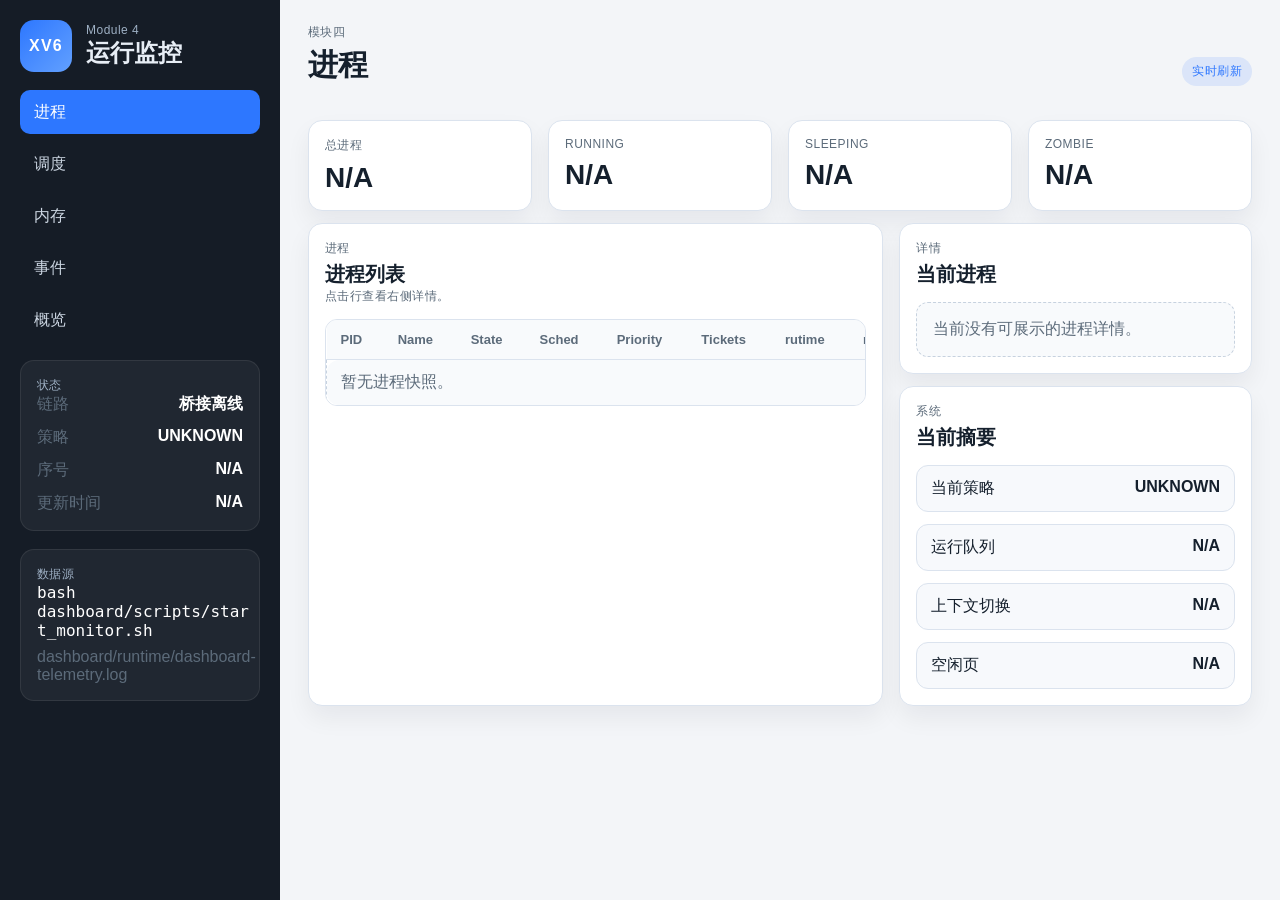
==== commit 3b1c7b1a: "dashboard: 重构模块四前端为左侧导航工作区 改动: - 将模块四前端从顶部导览+长页面改为左侧导航+右侧工作区布局 - 默认路由切换到 #/processes，并把 Home 收口为概览页 " ====
--- a/dashboard/index.html
+++ b/dashboard/index.html
@@ -4,62 +4,75 @@
 <head>
     <meta charset="UTF-8">
     <meta name="viewport" content="width=device-width, initial-scale=1.0">
-    <title>xv6 教学任务管理器</title>
+    <title>xv6 运行监控</title>
     <link rel="stylesheet" href="css/style.css">
 </head>
 
 <body>
     <div class="app-shell">
-        <header class="masthead panel">
-            <div class="masthead-copy">
-                <p class="eyebrow">Module Four Teaching Task Manager</p>
-                <h1>模块四运行态教学任务管理器</h1>
-                <p class="masthead-lead">首页负责把论文四个模块串成一条答辩导览线，子页面负责把进程、调度、内存与事件拆成稳定可讲解的教学视图。</p>
-                <div class="mode-strip">
-                    <span class="mode-pill">答辩导览模式</span>
-                    <span class="mode-pill alt">教学观察模式</span>
+        <aside class="sidebar">
+            <div class="sidebar-brand">
+                <div class="brand-mark">XV6</div>
+                <div>
+                    <p class="sidebar-tag">Module 4</p>
+                    <h1>运行监控</h1>
                 </div>
             </div>
-            <div class="masthead-status">
-                <div class="status-card emphasis">
-                    <span>链路状态</span>
-                    <strong id="live-status">初始化中</strong>
+
+            <nav class="route-nav">
+                <a href="#/processes" data-route-link="processes">进程</a>
+                <a href="#/scheduler" data-route-link="scheduler">调度</a>
+                <a href="#/memory" data-route-link="memory">内存</a>
+                <a href="#/events" data-route-link="events">事件</a>
+                <a href="#/home" data-route-link="home">概览</a>
+            </nav>
+
+            <section class="sidebar-section panel">
+                <div class="section-title">状态</div>
+                <div class="status-list">
+                    <div class="status-row">
+                        <span>链路</span>
+                        <strong id="live-status">初始化中</strong>
+                    </div>
+                    <div class="status-row">
+                        <span>策略</span>
+                        <strong id="policy-name">UNKNOWN</strong>
+                    </div>
+                    <div class="status-row">
+                        <span>序号</span>
+                        <strong id="seq-label">-</strong>
+                    </div>
+                    <div class="status-row">
+                        <span>更新时间</span>
+                        <strong id="generated-at">N/A</strong>
+                    </div>
                 </div>
-                <div class="status-card">
-                    <span>当前策略</span>
-                    <strong id="policy-name">UNKNOWN</strong>
-                </div>
-                <div class="status-card">
-                    <span>最新序号</span>
-                    <strong id="seq-label">-</strong>
-                </div>
-                <div class="status-card">
-                    <span>更新时间</span>
-                    <strong id="generated-at">N/A</strong>
-                </div>
-                <div class="status-card wide">
-                    <span>当前页面</span>
-                    <strong id="route-label">论文导览</strong>
-                    <p id="route-copy">首页先讲清模块关系，再跳到 live monitor 子页面。</p>
-                </div>
-                <div class="status-card wide subtle">
-                    <span>默认入口</span>
-                    <strong>bash dashboard/scripts/start_monitor.sh</strong>
+            </section>
+
+            <section class="sidebar-section panel">
+                <div class="section-title">数据源</div>
+                <div class="source-card">
+                    <code>bash dashboard/scripts/start_monitor.sh</code>
                     <p id="telemetry-source">dashboard/runtime/dashboard-telemetry.log</p>
                 </div>
-            </div>
+            </section>
+
             <div id="telemetry-warning" class="warning-banner hidden"></div>
-        </header>
+        </aside>
 
-        <nav class="route-nav panel">
-            <a href="#/home" data-route-link="home">论文导览</a>
-            <a href="#/processes" data-route-link="processes">进程管理</a>
-            <a href="#/scheduler" data-route-link="scheduler">调度观察</a>
-            <a href="#/memory" data-route-link="memory">内存管理</a>
-            <a href="#/events" data-route-link="events">事件时间线</a>
-        </nav>
+        <main class="workspace">
+            <header class="workspace-header">
+                <div>
+                    <p class="workspace-tag">模块四</p>
+                    <h2 id="route-label">进程</h2>
+                </div>
+                <div class="workspace-meta">
+                    <span class="meta-pill">实时刷新</span>
+                </div>
+            </header>
 
-        <main id="view-root" class="view-root"></main>
+            <section id="view-root" class="view-root"></section>
+        </main>
     </div>
     <script type="module" src="js/main.js"></script>
 </body>
--- a/dashboard/css/style.css
+++ b/dashboard/css/style.css
@@ -3,38 +3,36 @@
 }
 
 :root {
-  --bg: #efe4d0;
-  --bg-deep: #d8c8ae;
-  --panel: rgba(255, 251, 245, 0.9);
-  --panel-strong: rgba(255, 255, 255, 0.96);
-  --line: rgba(36, 48, 45, 0.12);
-  --ink: #152321;
-  --muted: #5f6f68;
-  --accent: #9a4425;
-  --accent-forest: #27594b;
-  --accent-blue: #255b8a;
-  --accent-gold: #8d6b18;
-  --danger: #af3f31;
-  --shadow-lg: 0 28px 70px rgba(47, 35, 20, 0.16);
-  --shadow-md: 0 16px 34px rgba(47, 35, 20, 0.1);
-  --radius-xl: 30px;
-  --radius-lg: 22px;
-  --radius-md: 16px;
-}
-
-html {
-  scroll-behavior: smooth;
-}
-
+  --bg: #f3f5f8;
+  --panel: #ffffff;
+  --panel-soft: #f7f9fc;
+  --sidebar: #151c26;
+  --sidebar-soft: rgba(255, 255, 255, 0.05);
+  --line: #dbe3ee;
+  --line-strong: #c7d2df;
+  --text: #15202d;
+  --muted: #5c6b7a;
+  --accent: #2d77ff;
+  --accent-soft: rgba(45, 119, 255, 0.12);
+  --ok: #1d7a46;
+  --warn: #b26a00;
+  --danger: #b03838;
+  --shadow: 0 12px 24px rgba(16, 24, 40, 0.06);
+  --radius: 14px;
+}
+
+html,
 body {
   margin: 0;
-  min-height: 100vh;
-  color: var(--ink);
-  font-family: "Noto Serif SC", "Source Han Serif SC", serif;
-  background:
-    radial-gradient(circle at top left, rgba(154, 68, 37, 0.18), transparent 24%),
-    radial-gradient(circle at top right, rgba(39, 89, 75, 0.2), transparent 26%),
-    linear-gradient(180deg, var(--bg) 0%, var(--bg-deep) 100%);
+  min-height: 100%;
+}
+
+body {
+  height: 100vh;
+  overflow: hidden;
+  color: var(--text);
+  font-family: "Noto Sans SC", "Segoe UI", sans-serif;
+  background: var(--bg);
 }
 
 button,
@@ -47,6 +45,10 @@
 a {
   color: inherit;
   text-decoration: none;
+}
+
+code {
+  font-family: "SFMono-Regular", Consolas, monospace;
 }
 
 h1,
@@ -58,378 +60,340 @@
 }
 
 .app-shell {
-  max-width: 1480px;
-  margin: 0 auto;
-  padding: 24px;
+  display: grid;
+  grid-template-columns: 280px minmax(0, 1fr);
+  min-height: 100vh;
 }
 
 .panel {
   border: 1px solid var(--line);
-  border-radius: var(--radius-xl);
+  border-radius: var(--radius);
   background: var(--panel);
-  box-shadow: var(--shadow-md);
-  backdrop-filter: blur(16px);
-}
-
-.masthead {
-  padding: 28px;
-  display: grid;
-  grid-template-columns: minmax(0, 1.3fr) minmax(360px, 1fr);
-  gap: 20px;
-  background:
-    linear-gradient(140deg, rgba(255, 255, 255, 0.78), rgba(255, 247, 238, 0.92)),
-    linear-gradient(120deg, rgba(154, 68, 37, 0.08), rgba(37, 91, 138, 0.06));
-  box-shadow: var(--shadow-lg);
-}
-
-.eyebrow,
-.section-kicker {
-  font-family: "Noto Sans SC", "PingFang SC", sans-serif;
-  letter-spacing: 0.14em;
-  text-transform: uppercase;
-  font-size: 12px;
-  color: var(--accent);
-}
-
-.masthead-copy h1 {
-  font-size: clamp(34px, 5vw, 60px);
-  line-height: 1.04;
-  margin-top: 10px;
-  max-width: 11ch;
-}
-
-.masthead-lead {
-  margin-top: 16px;
-  max-width: 56ch;
-  font-size: 18px;
-  line-height: 1.7;
-  color: var(--muted);
-}
-
-.mode-strip {
-  margin-top: 22px;
-  display: flex;
-  flex-wrap: wrap;
-  gap: 10px;
-}
-
-.mode-pill,
-.back-link,
+  box-shadow: var(--shadow);
+}
+
+.sidebar {
+  display: flex;
+  flex-direction: column;
+  gap: 18px;
+  padding: 20px;
+  overflow: auto;
+  background: var(--sidebar);
+  color: #e7edf5;
+}
+
+.sidebar-brand {
+  display: flex;
+  align-items: center;
+  gap: 14px;
+}
+
+.brand-mark {
+  display: grid;
+  place-items: center;
+  width: 52px;
+  height: 52px;
+  border-radius: 14px;
+  background: linear-gradient(135deg, #2d77ff, #62a0ff);
+  color: #fff;
+  font-weight: 700;
+  letter-spacing: 0.08em;
+}
+
+.sidebar-tag,
+.workspace-tag,
+.section-title,
+.metric-label,
 .inline-chip,
 .state-pill,
-.route-nav a,
-.entry-action {
-  font-family: "Noto Sans SC", "PingFang SC", sans-serif;
-}
-
-.mode-pill {
-  display: inline-flex;
-  align-items: center;
-  padding: 10px 14px;
-  border-radius: 999px;
-  background: rgba(21, 35, 33, 0.08);
-  color: var(--ink);
-  font-size: 14px;
-}
-
-.mode-pill.alt {
-  background: rgba(39, 89, 75, 0.12);
-  color: var(--accent-forest);
-}
-
-.masthead-status {
-  display: grid;
-  grid-template-columns: repeat(2, minmax(0, 1fr));
+.table-caption,
+.subtle-text,
+.meta-pill {
+  font-size: 12px;
+  letter-spacing: 0.04em;
+}
+
+.sidebar-tag,
+.section-title {
+  color: #9eb0c4;
+}
+
+.sidebar-brand h1 {
+  font-size: 24px;
+  font-weight: 700;
+}
+
+.route-nav {
+  display: grid;
+  gap: 8px;
+}
+
+.route-nav a {
+  display: flex;
+  align-items: center;
+  min-height: 44px;
+  padding: 0 14px;
+  border-radius: 10px;
+  color: #ccd6e2;
+  background: transparent;
+  transition: background 160ms ease, color 160ms ease;
+}
+
+.route-nav a:hover {
+  background: rgba(255, 255, 255, 0.08);
+  color: #ffffff;
+}
+
+.route-nav a.active {
+  background: var(--accent);
+  color: #ffffff;
+}
+
+.sidebar-section.panel {
+  padding: 16px;
+  border-color: rgba(255, 255, 255, 0.08);
+  background: var(--sidebar-soft);
+  box-shadow: none;
+}
+
+.status-list,
+.side-stack,
+.list-stack,
+.page-stack {
+  display: grid;
   gap: 12px;
 }
 
-.status-card,
-.hero-card,
-.module-card,
-.entry-card,
-.info-card,
-.data-card,
-.note-card,
-.detail-card,
-.table-shell,
-.timeline-card,
-.command-card,
-.leader-card,
-.summary-card {
-  border: 1px solid var(--line);
-  border-radius: var(--radius-lg);
-  background: rgba(255, 255, 255, 0.96);
-}
-
-.status-card,
-.hero-card,
-.module-card,
-.entry-card,
-.info-card,
-.data-card,
-.note-card,
-.detail-card,
-.table-shell,
-.timeline-card,
-.command-card,
-.leader-card,
-.summary-card {
-  padding: 22px;
-}
-
-.status-card span,
-.status-card p,
-.muted,
+.status-row,
+.info-row {
+  display: flex;
+  justify-content: space-between;
+  gap: 12px;
+  align-items: flex-start;
+}
+
+.status-row span,
+.source-card p,
 .table-caption,
-.note-list li,
-.timeline-meta,
+.subtle-text,
 .empty-note,
-.helper-copy,
-.command-list li,
-.route-nav a {
+.helper-text,
+.timeline-meta {
   color: var(--muted);
 }
 
-.status-card strong {
-  display: block;
-  margin-top: 8px;
-  font-size: 22px;
-}
-
-.status-card p {
-  margin-top: 8px;
-  line-height: 1.55;
-}
-
-.status-card.wide {
-  grid-column: span 2;
-}
-
-.status-card.emphasis {
-  background: linear-gradient(145deg, rgba(20, 36, 39, 0.96), rgba(39, 89, 75, 0.92));
-  border-color: rgba(255, 255, 255, 0.08);
-}
-
-.status-card.emphasis span,
-.status-card.emphasis strong {
-  color: #fdf9f2;
-}
-
-.status-card.subtle {
-  background: linear-gradient(145deg, rgba(255, 250, 243, 0.9), rgba(244, 236, 223, 0.95));
+.status-row strong,
+.source-card code {
+  color: #ffffff;
+}
+
+.source-card {
+  display: grid;
+  gap: 8px;
+}
+
+.source-card code {
+  overflow-wrap: anywhere;
 }
 
 .warning-banner {
-  grid-column: 1 / -1;
-  padding: 14px 16px;
-  border-radius: var(--radius-md);
-  border: 1px solid rgba(175, 63, 49, 0.18);
-  background: rgba(175, 63, 49, 0.08);
-  color: var(--danger);
-  font-family: "Noto Sans SC", "PingFang SC", sans-serif;
+  padding: 12px 14px;
+  border-radius: 12px;
+  border: 1px solid rgba(255, 120, 120, 0.28);
+  background: rgba(255, 120, 120, 0.12);
+  color: #ffd9d9;
 }
 
 .hidden {
   display: none;
 }
 
-.route-nav {
-  margin-top: 18px;
-  padding: 12px;
-  display: flex;
-  flex-wrap: wrap;
+.workspace {
+  min-width: 0;
+  padding: 24px 28px 28px;
+  overflow: auto;
+}
+
+.workspace-header {
+  position: sticky;
+  top: 0;
+  z-index: 10;
+  display: flex;
+  justify-content: space-between;
+  align-items: flex-end;
+  gap: 16px;
+  margin-bottom: 18px;
+  padding-bottom: 16px;
+  background: linear-gradient(180deg, var(--bg) 82%, rgba(243, 245, 248, 0));
+}
+
+.workspace-tag,
+.meta-pill,
+.metric-label,
+.inline-chip,
+.state-pill,
+.table-caption,
+.subtle-text,
+.timeline-meta {
+  text-transform: uppercase;
+}
+
+.workspace-tag,
+.metric-label {
+  color: var(--muted);
+}
+
+.workspace-header h2 {
+  margin-top: 4px;
+  font-size: 30px;
+}
+
+.workspace-meta {
+  display: flex;
+  align-items: center;
   gap: 10px;
 }
 
-.route-nav a {
-  display: inline-flex;
-  align-items: center;
-  justify-content: center;
-  min-height: 46px;
-  padding: 0 18px;
-  border-radius: 999px;
-  background: rgba(21, 35, 33, 0.06);
-  font-size: 15px;
-  transition: transform 180ms ease, background 180ms ease;
-}
-
-.route-nav a:hover,
-.route-nav a.active {
-  background: rgba(154, 68, 37, 0.14);
-  color: var(--ink);
-  transform: translateY(-1px);
-}
-
-.view-root {
-  margin-top: 20px;
-}
-
-.view-stack,
-.sidebar-stack,
-.note-stack,
-.module-grid,
-.entry-grid,
-.summary-grid,
-.detail-grid,
-.note-grid,
-.card-grid,
-.leader-list {
-  display: grid;
-  gap: 16px;
-}
-
-.page-hero,
-.page-shell {
-  display: grid;
-  gap: 18px;
-}
-
-.page-hero {
-  grid-template-columns: minmax(0, 1.25fr) minmax(320px, 0.85fr);
-}
-
-.page-shell {
-  grid-template-columns: minmax(0, 1.45fr) minmax(320px, 0.9fr);
-}
-
-.module-grid,
-.entry-grid,
-.summary-grid,
-.note-grid,
-.card-grid {
-  grid-template-columns: repeat(auto-fit, minmax(220px, 1fr));
-}
-
-.hero-card.dark {
-  background: linear-gradient(155deg, rgba(21, 35, 33, 0.96), rgba(37, 91, 138, 0.9));
-  border-color: rgba(255, 255, 255, 0.08);
-  color: #fffaf2;
-}
-
-.hero-card.dark p,
-.hero-card.dark li,
-.hero-card.dark .inline-chip {
-  color: rgba(255, 250, 242, 0.84);
-}
-
-.hero-card h2,
-.summary-card h2,
-.table-shell h2,
-.detail-card h2,
-.note-card h2,
-.command-card h2,
-.timeline-card h2 {
-  font-size: 28px;
-  margin-top: 6px;
-}
-
-.hero-card p,
-.summary-card p,
-.note-card p,
-.command-card p,
-.timeline-card p,
-.entry-card p,
-.module-card p,
-.info-card p,
-.data-card p,
-.detail-card p,
-.leader-card p {
-  line-height: 1.7;
-}
-
+.meta-pill,
 .inline-chip {
   display: inline-flex;
   align-items: center;
+  justify-content: center;
   padding: 6px 10px;
   border-radius: 999px;
-  background: rgba(21, 35, 33, 0.08);
-  font-size: 13px;
-}
-
-.card-metrics {
-  margin-top: 16px;
-  display: grid;
-  gap: 10px;
-}
-
-.metric-row,
+  background: var(--accent-soft);
+  color: var(--accent);
+}
+
+.view-root,
+.metric-grid,
+.content-grid,
+.info-grid,
+.leader-list {
+  display: grid;
+  gap: 16px;
+}
+
+.metric-grid {
+  grid-template-columns: repeat(auto-fit, minmax(160px, 1fr));
+}
+
+.metric-card,
+.section-panel,
+.leader-card,
+.summary-box {
+  padding: 16px;
+}
+
+.metric-card {
+  border: 1px solid var(--line);
+  border-radius: var(--radius);
+  background: var(--panel);
+  box-shadow: var(--shadow);
+}
+
+.metric-value {
+  margin-top: 8px;
+  font-size: 28px;
+  font-weight: 700;
+}
+
+.section-panel {
+  min-width: 0;
+}
+
+.section-header {
+  display: flex;
+  align-items: flex-start;
+  justify-content: space-between;
+  gap: 16px;
+  margin-bottom: 14px;
+}
+
+.section-header h3 {
+  margin-top: 4px;
+  font-size: 20px;
+}
+
+.content-grid.processes-layout,
+.content-grid.scheduler-layout,
+.content-grid.memory-layout,
+.content-grid.overview-layout,
+.content-grid.events-layout {
+  grid-template-columns: minmax(0, 1.55fr) minmax(320px, 0.95fr);
+}
+
+.info-grid {
+  grid-template-columns: repeat(2, minmax(0, 1fr));
+}
+
 .info-row {
-  display: flex;
+  padding: 12px 14px;
+  border: 1px solid var(--line);
+  border-radius: 12px;
+  background: var(--panel-soft);
+}
+
+.info-row strong {
+  text-align: right;
+  overflow-wrap: anywhere;
+}
+
+.focus-card {
+  padding: 16px;
+  border: 1px solid var(--line);
+  border-radius: 12px;
+  background: var(--panel-soft);
+}
+
+.focus-title {
+  display: flex;
+  align-items: center;
   justify-content: space-between;
   gap: 12px;
-  padding: 12px 14px;
-  border-radius: 14px;
-  background: rgba(21, 35, 33, 0.05);
-  font-family: "Noto Sans SC", "PingFang SC", sans-serif;
-}
-
-.metric-row strong,
-.info-row strong {
-  color: var(--ink);
-}
-
-.entry-action,
-.back-link {
-  display: inline-flex;
-  align-items: center;
-  justify-content: center;
-  padding: 11px 16px;
-  border-radius: 999px;
-  border: 1px solid rgba(154, 68, 37, 0.16);
-  background: rgba(154, 68, 37, 0.08);
-  color: var(--ink);
-  cursor: pointer;
-  transition: transform 180ms ease, background 180ms ease;
-}
-
-.entry-action:hover,
-.back-link:hover {
-  transform: translateY(-1px);
-  background: rgba(154, 68, 37, 0.14);
-}
-
-.table-shell header,
-.detail-card header,
-.note-card header,
-.command-card header,
-.timeline-card header,
-.hero-card header {
-  display: flex;
-  flex-wrap: wrap;
-  justify-content: space-between;
-  align-items: flex-start;
-  gap: 12px;
-  margin-bottom: 18px;
+}
+
+.focus-card h4 {
+  margin-top: 4px;
+  font-size: 24px;
 }
 
 .table-wrap {
   overflow: auto;
-  border-radius: 18px;
   border: 1px solid var(--line);
+  border-radius: 12px;
 }
 
 .table-wrap table {
   width: 100%;
+  min-width: 720px;
   border-collapse: collapse;
-  min-width: 760px;
+  background: #ffffff;
 }
 
 .table-wrap th,
 .table-wrap td {
-  padding: 13px 14px;
-  border-bottom: 1px solid rgba(21, 35, 33, 0.08);
+  padding: 12px 14px;
+  border-bottom: 1px solid var(--line);
   text-align: left;
-  font-size: 14px;
+  white-space: nowrap;
+}
+
+.table-wrap th {
+  background: #f8fafc;
+  color: var(--muted);
+  font-size: 13px;
+  font-weight: 600;
 }
 
 .table-wrap tbody tr {
   cursor: pointer;
-  transition: background 160ms ease;
+  transition: background 140ms ease;
 }
 
 .table-wrap tbody tr:hover,
 .table-wrap tbody tr.selected {
-  background: rgba(154, 68, 37, 0.08);
+  background: #eef4ff;
 }
 
 .table-wrap tbody tr:last-child td {
@@ -439,132 +403,142 @@
 .state-pill {
   display: inline-flex;
   align-items: center;
-  padding: 5px 10px;
+  justify-content: center;
+  padding: 4px 10px;
   border-radius: 999px;
-  background: rgba(39, 89, 75, 0.12);
-  color: var(--accent-forest);
-  font-size: 12px;
+  background: #edf3ff;
+  color: var(--accent);
 }
 
 .state-pill.running {
-  background: rgba(39, 89, 75, 0.16);
+  background: rgba(29, 122, 70, 0.12);
+  color: var(--ok);
 }
 
 .state-pill.runnable {
-  background: rgba(37, 91, 138, 0.14);
-  color: var(--accent-blue);
+  background: rgba(45, 119, 255, 0.12);
+  color: var(--accent);
 }
 
 .state-pill.sleeping {
-  background: rgba(141, 107, 24, 0.14);
-  color: var(--accent-gold);
+  background: rgba(178, 106, 0, 0.12);
+  color: var(--warn);
 }
 
 .state-pill.zombie {
-  background: rgba(175, 63, 49, 0.12);
+  background: rgba(176, 56, 56, 0.12);
   color: var(--danger);
 }
 
-.focus-hero {
-  padding: 18px;
-  border-radius: 18px;
-  background: linear-gradient(145deg, rgba(21, 35, 33, 0.96), rgba(39, 89, 75, 0.9));
-  color: #fff8f1;
-}
-
-.focus-hero p {
-  color: rgba(255, 248, 241, 0.82);
-}
-
-.detail-grid {
-  grid-template-columns: repeat(2, minmax(0, 1fr));
-}
-
-.note-list,
-.command-list,
-.timeline-list {
-  margin: 0;
-  padding-left: 20px;
-}
-
-.note-list li,
-.command-list li,
-.timeline-list li {
-  line-height: 1.7;
-}
-
-.timeline-list {
-  padding-left: 0;
-  list-style: none;
-}
-
+.leader-card,
+.summary-box,
 .timeline-item {
-  display: grid;
-  gap: 8px;
-  padding: 14px 0;
-  border-bottom: 1px solid rgba(21, 35, 33, 0.08);
-}
-
-.timeline-item:last-child {
-  border-bottom: none;
-}
-
-.timeline-top,
-.leader-top {
+  border: 1px solid var(--line);
+  border-radius: 12px;
+  background: var(--panel-soft);
+}
+
+.leader-top,
+.timeline-top {
   display: flex;
   justify-content: space-between;
   gap: 12px;
   align-items: center;
 }
 
-.timeline-meta,
-.helper-copy,
-.table-caption {
-  font-family: "Noto Sans SC", "PingFang SC", sans-serif;
-  font-size: 14px;
-}
-
-.command-card {
-  background: linear-gradient(145deg, rgba(255, 252, 246, 0.92), rgba(247, 240, 228, 0.92));
+.leader-card p,
+.timeline-item p,
+.focus-card p {
+  margin-top: 8px;
+  line-height: 1.6;
+}
+
+.timeline-list {
+  display: grid;
+  gap: 12px;
+  margin: 0;
+  padding: 0;
+  list-style: none;
+}
+
+.timeline-item {
+  padding: 14px 16px;
 }
 
 .empty-note {
   padding: 16px;
-  border-radius: 16px;
-  background: rgba(21, 35, 33, 0.06);
-  font-family: "Noto Sans SC", "PingFang SC", sans-serif;
+  border: 1px dashed var(--line-strong);
+  border-radius: 12px;
+  background: #f8fafc;
+}
+
+.link-row {
+  cursor: pointer;
 }
 
 @media (max-width: 1120px) {
-  .masthead,
-  .page-hero,
-  .page-shell {
+  body {
+    height: auto;
+    overflow: auto;
+  }
+
+  .app-shell {
     grid-template-columns: 1fr;
   }
 
-  .masthead-copy h1 {
-    max-width: none;
+  .sidebar {
+    overflow: visible;
+  }
+
+  .workspace {
+    overflow: visible;
+  }
+
+  .content-grid.processes-layout,
+  .content-grid.scheduler-layout,
+  .content-grid.memory-layout,
+  .content-grid.overview-layout,
+  .content-grid.events-layout {
+    grid-template-columns: 1fr;
   }
 }
 
 @media (max-width: 760px) {
-  .app-shell {
+  .workspace {
+    padding: 18px 16px 20px;
+  }
+
+  .sidebar {
     padding: 16px;
   }
 
-  .masthead-status {
+  .route-nav {
+    grid-template-columns: repeat(2, minmax(0, 1fr));
+  }
+
+  .workspace-header,
+  .section-header,
+  .leader-top,
+  .timeline-top,
+  .focus-title,
+  .status-row,
+  .info-row {
+    flex-direction: column;
+    align-items: flex-start;
+  }
+
+  .info-grid {
     grid-template-columns: 1fr;
   }
 
-  .status-card.wide {
-    grid-column: auto;
-  }
-
-  .detail-grid {
+  .info-row strong {
+    text-align: left;
+  }
+}
+
+@media (max-width: 560px) {
+  .route-nav,
+  .metric-grid {
     grid-template-columns: 1fr;
   }
-
-  .route-nav a {
-    flex: 1 1 calc(50% - 10px);
-  }
-}
+}
